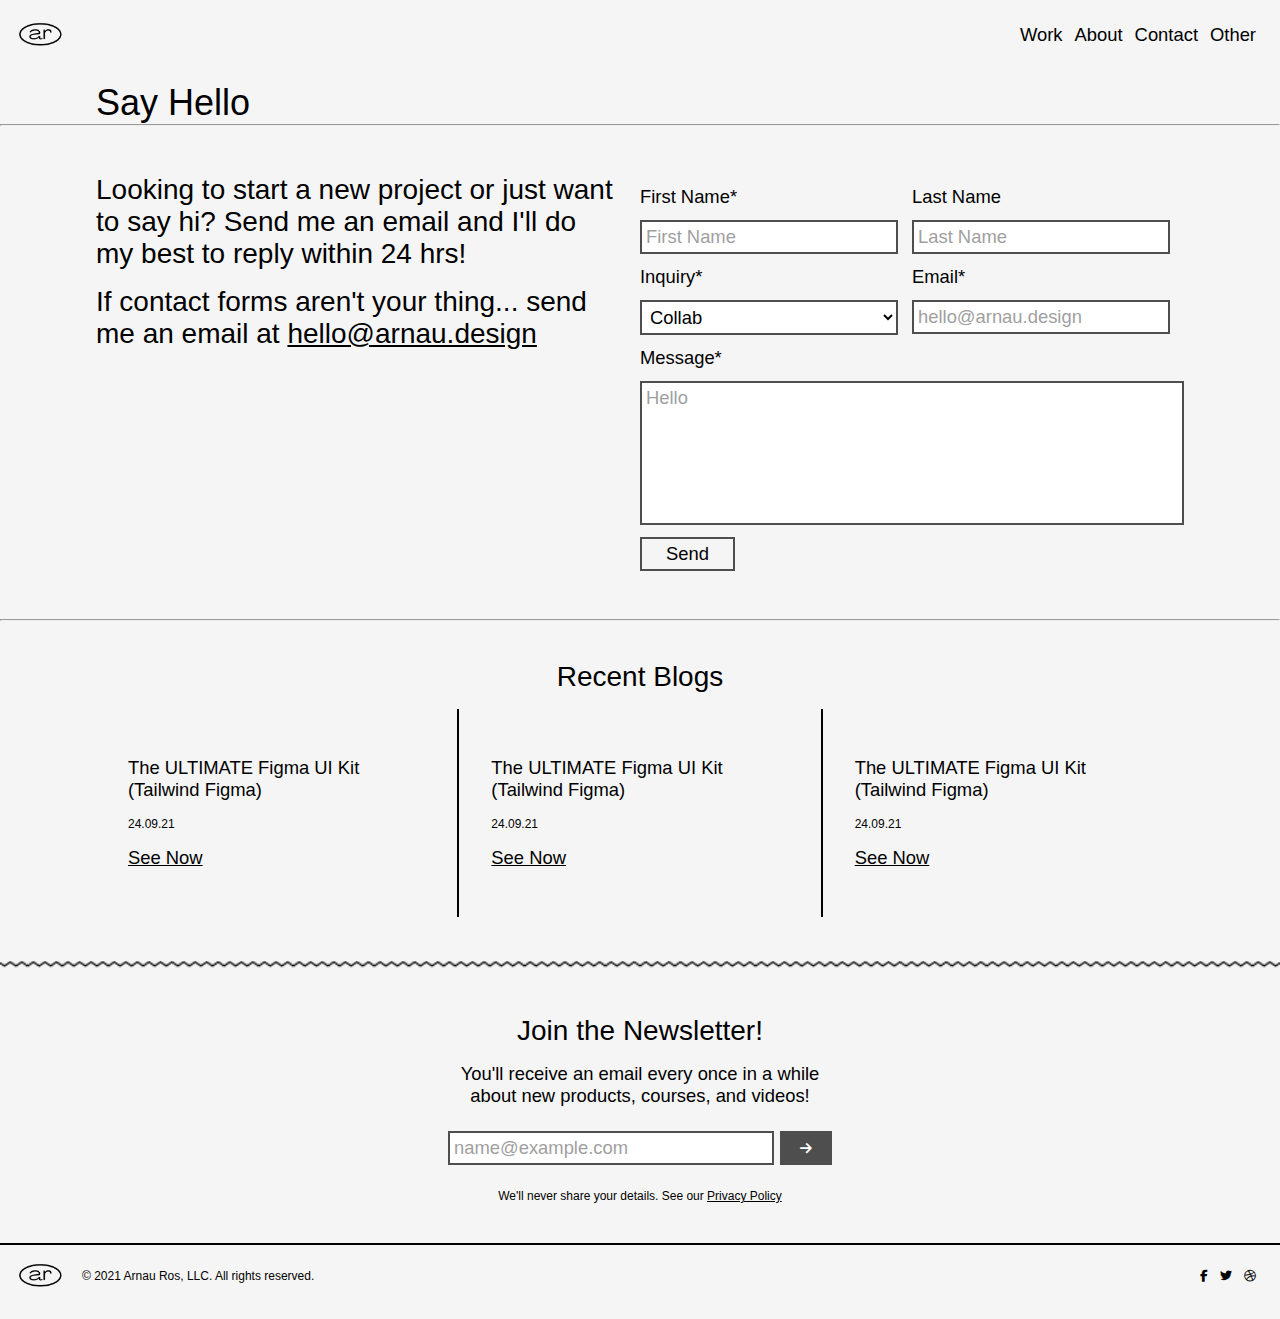
==== index.html @ 0c550058 "create newsletter, blog and contact sections" ====
<!DOCTYPE html>
<html lang="en">
  <head>
    <meta charset="UTF-8" />
    <meta name="viewport" content="width=device-width, initial-scale=1.0" />
    <link rel="shortcut icon" href="assets/favicon.png" type="image/x-icon" />
    <link rel="stylesheet" href="styles/style.css" />
    <link
      rel="stylesheet"
      href="https://cdnjs.cloudflare.com/ajax/libs/font-awesome/6.7.2/css/all.min.css"
      integrity="sha512-Evv84Mr4kqVGRNSgIGL/F/aIDqQb7xQ2vcrdIwxfjThSH8CSR7PBEakCr51Ck+w+/U6swU2Im1vVX0SVk9ABhg=="
      crossorigin="anonymous"
      referrerpolicy="no-referrer"
    />
    <title>Portfolio</title>
  </head>
  <body>
    <header>
      <nav>
        <img class="logo" src="./assets/images/logo.png" alt="logo" />
        <ul class="nav_links_container">
          <li><a class="medium_text" href="#">Work</a></li>
          <li><a class="medium_text" href="#">About</a></li>
          <li><a class="medium_text" href="#">Contact</a></li>
          <li><a class="medium_text" href="#">Other</a></li>
        </ul>
      </nav>
    </header>
    <main>
      <!-- five -->
      <div class="section_breaker"></div>
      <section id="section_five">
        <h2 class="section_title">Say Hello</h2>
        <hr class="horizontal_border" />
        <div class="contact_container">
          <div class="contact_description">
            <p class="large_text">
              Looking to start a new project or just want to say hi? Send me an
              email and I'll do my best to reply within 24 hrs!
            </p>
            <p class="large_text">
              If contact forms aren't your thing... send me an email at
              <a href="#">hello@arnau.design</a>
            </p>
          </div>
          <form class="contact_form">
            <div class="field_group_container">
              <div class="field_group">
                <label for="first-name">First Name*</label>
                <input
                  type="text"
                  id="first-name"
                  name="first-name"
                  placeholder="First Name"
                  required
                />
              </div>
              <div class="field_group">
                <label for="last-name">Last Name</label>
                <input
                  type="text"
                  id="last-name"
                  name="last-name"
                  placeholder="Last Name"
                />
              </div>
              <div class="field_group">
                <label for="inquiry">Inquiry*</label>
                <select id="inquiry" name="inquiry">
                  <option value="collab">Collab</option>
                  <option value="client">Client</option>
                </select>
              </div>
              <div class="field_group">
                <label for="email">Email*</label>
                <input
                  type="email"
                  id="email"
                  name="email"
                  placeholder="hello@arnau.design"
                  required
                />
              </div>
            </div>
            <label for="message">Message*</label>
            <textarea
              id="message"
              name="message"
              placeholder="Hello"
              rows="6"
              required
            ></textarea>
            <button>Send</button>
          </form>
        </div>
      </section>
      <!-- six -->
      <div class="section_breaker"></div>
      <hr class="horizontal_border" />
      <section id="section_six">
        <p class="large_text">Recent Blogs</p>
        <div class="blog_container">
          <div class="blog">
            <p class="medium_text">
              The ULTIMATE Figma UI Kit (Tailwind Figma)
            </p>
            <p class="small_text">24.09.21</p>
            <p class="medium_text"><a href="#">See Now</a></p>
          </div>
          <div class="blog mid_blog">
            <p class="medium_text">
              The ULTIMATE Figma UI Kit (Tailwind Figma)
            </p>
            <p class="small_text">24.09.21</p>
            <p class="medium_text">
              <a href="#">See Now</a>
            </p>
          </div>
          <div class="blog">
            <p class="medium_text">
              The ULTIMATE Figma UI Kit (Tailwind Figma)
            </p>
            <p class="small_text">24.09.21</p>
            <p class="medium_text"><a href="#">See Now</a></p>
          </div>
        </div>
      </section>
      <!-- seven -->
      <div class="section_breaker"></div>
      <img class="separator" src="assets/images/zigzag.png" alt="separator" />
      <section id="section_seven">
        <p class="large_text">Join the Newsletter!</p>
        <div class="newsletter_container">
          <p class="medium_text">
            You'll receive an email every once in a while about new products,
            courses, and videos!
          </p>
          <form class="newsletter_form">
            <input
              type="email"
              id="newsletter-email"
              name="newsletter-email"
              placeholder="name@example.com"
              required
            />
            <button type="submit">
              <i class="fa-solid fa-arrow-right"></i>
            </button>
          </form>
          <p class="small_text">
            We'll never share your details. See our
            <a href="#">Privacy Policy</a>
          </p>
        </div>
      </section>
    </main>
    <footer>
      <img class="logo" src="./assets/images/logo.png" alt="logo" />
      <div class="copyright_container">
        <p class="small_text">© 2021 Arnau Ros, LLC. All rights reserved.</p>
      </div>
      <ul>
        <li>
          <a href="#"><i class="fa-brands fa-facebook-f"></i></a>
        </li>
        <li>
          <a href="#"><i class="fa-brands fa-twitter"></i></a>
        </li>
        <li>
          <a href="#"><i class="fa-brands fa-dribbble"></i></a>
        </li>
      </ul>
    </footer>
  </body>
</html>
---- styles/style.css ----
@import url("https://fonts.cdnfonts.com/css/neue-haas-grotesk-display-pro");

:root {
  --background-color: #f5f5f5;
  --dark-grey: #4e4e4e;
  --grey: #9f9f9f;
  --light-grey: #c4c4c4;
  --black: #000000;
  --white: #ffffff;
}

*,
*::before,
*::after {
  margin: 0;
  padding: 0;
  box-sizing: inherit;
}

html {
  box-sizing: border-box;
}

body {
  font-family: "Neue Haas Grotesk Display Pro", sans-serif;
  font-size: 16px;
  color: var(--black);
  background-color: var(--background-color);
}

input,
button,
textarea,
select {
  font-family: inherit;
  font-weight: inherit;
}

ol,
ul {
  list-style: none;
}

a {
  color: inherit;
  font-size: inherit;
}

button {
  cursor: pointer;
  background: none;
  border: none;
}

input,
select,
textarea {
  padding: 0.25rem;
  font-size: 1.15rem;
  border: 2px solid var(--dark-grey);
  background-color: var(--white);
}

textarea {
  resize: none;
  display: block;
}

input:focus,
textarea:focus {
  outline: none;
}

input::placeholder,
textarea::placeholder {
  color: var(--grey);
}

section {
  width: 100%;
}

nav,
footer {
  display: flex;
  align-items: center;
  width: 100%;
  padding: 1rem;
  padding-bottom: 1.75rem;
}

footer {
  width: 100%;
  border-top: 2px solid var(--black);
  font-size: 0.75rem;
}

nav ul,
footer ul {
  margin-left: auto;
  padding: 0.5rem;
  display: flex;
  align-items: center;
  gap: 12px;
}

.logo {
  width: 50px;
  height: auto;
}

.nav_links_container a {
  text-decoration: none;
}

.copyright_container p {
  margin-left: 1rem;
}

/* text */
.section_title {
  font-size: 2.25rem;
  font-weight: 500;
  width: 85%;
  margin: 0 auto;
}

.x_large_text {
  font-size: 3rem;
}

.large_text {
  font-size: 1.75rem;
  font-weight: 500;
  margin-bottom: 1rem;
}
.medium_text {
  font-size: 1.15rem;
}
.small_text {
  font-size: 0.75rem;
}

/* section 5 */
.contact_container {
  width: 85%;
  margin: 3rem auto;
  display: flex;
}

.contact_description,
.contact_form {
  width: 50%;
}

.contact_description {
  padding-right: 1.5rem;
}

.contact_form label {
  font-size: 1.15rem;
  display: inline-block;
  margin: 0.75rem 0;
}

.contact_form textarea {
  width: 100%;
}

.contact_form button {
  border: 2px solid var(--dark-grey);
  font-size: 1.15rem;
  margin-top: 0.75rem;
  padding: 0.25rem 1.5rem;
}

.field_group_container {
  display: flex;
  flex-wrap: wrap;
}

.field_group {
  display: flex;
  flex-direction: column;
  width: 50%;
}

.field_group input,
.field_group select {
  width: 95%;
}

/* section 6 */
#section_six,
#section_seven {
  text-align: center;
  padding: 2.5rem 0;
}

.blog_container {
  width: 85%;
  margin: 0 auto;
  display: flex;
  justify-content: center;
}

.blog {
  padding: 2rem;
  text-align: left;
}

.blog p {
  margin: 1rem 0;
}

.mid_blog {
  border-left: 2px solid var(--black);
  border-right: 2px solid var(--black);
}

/*section 7*/
.separator {
  width: 100%;
  height: 10px;
}

.newsletter_container {
  width: 30%;
  margin: 0 auto;
  text-align: center;
}

.newsletter_form {
  display: flex;
  justify-content: space-between;
  margin: 1.5rem 0;
}

.newsletter_form input {
  width: 85%;
}

.newsletter_form button {
  background-color: var(--dark-grey);
  color: var(--white);
  box-sizing: content-box;
  padding: 0 1.25rem;
}
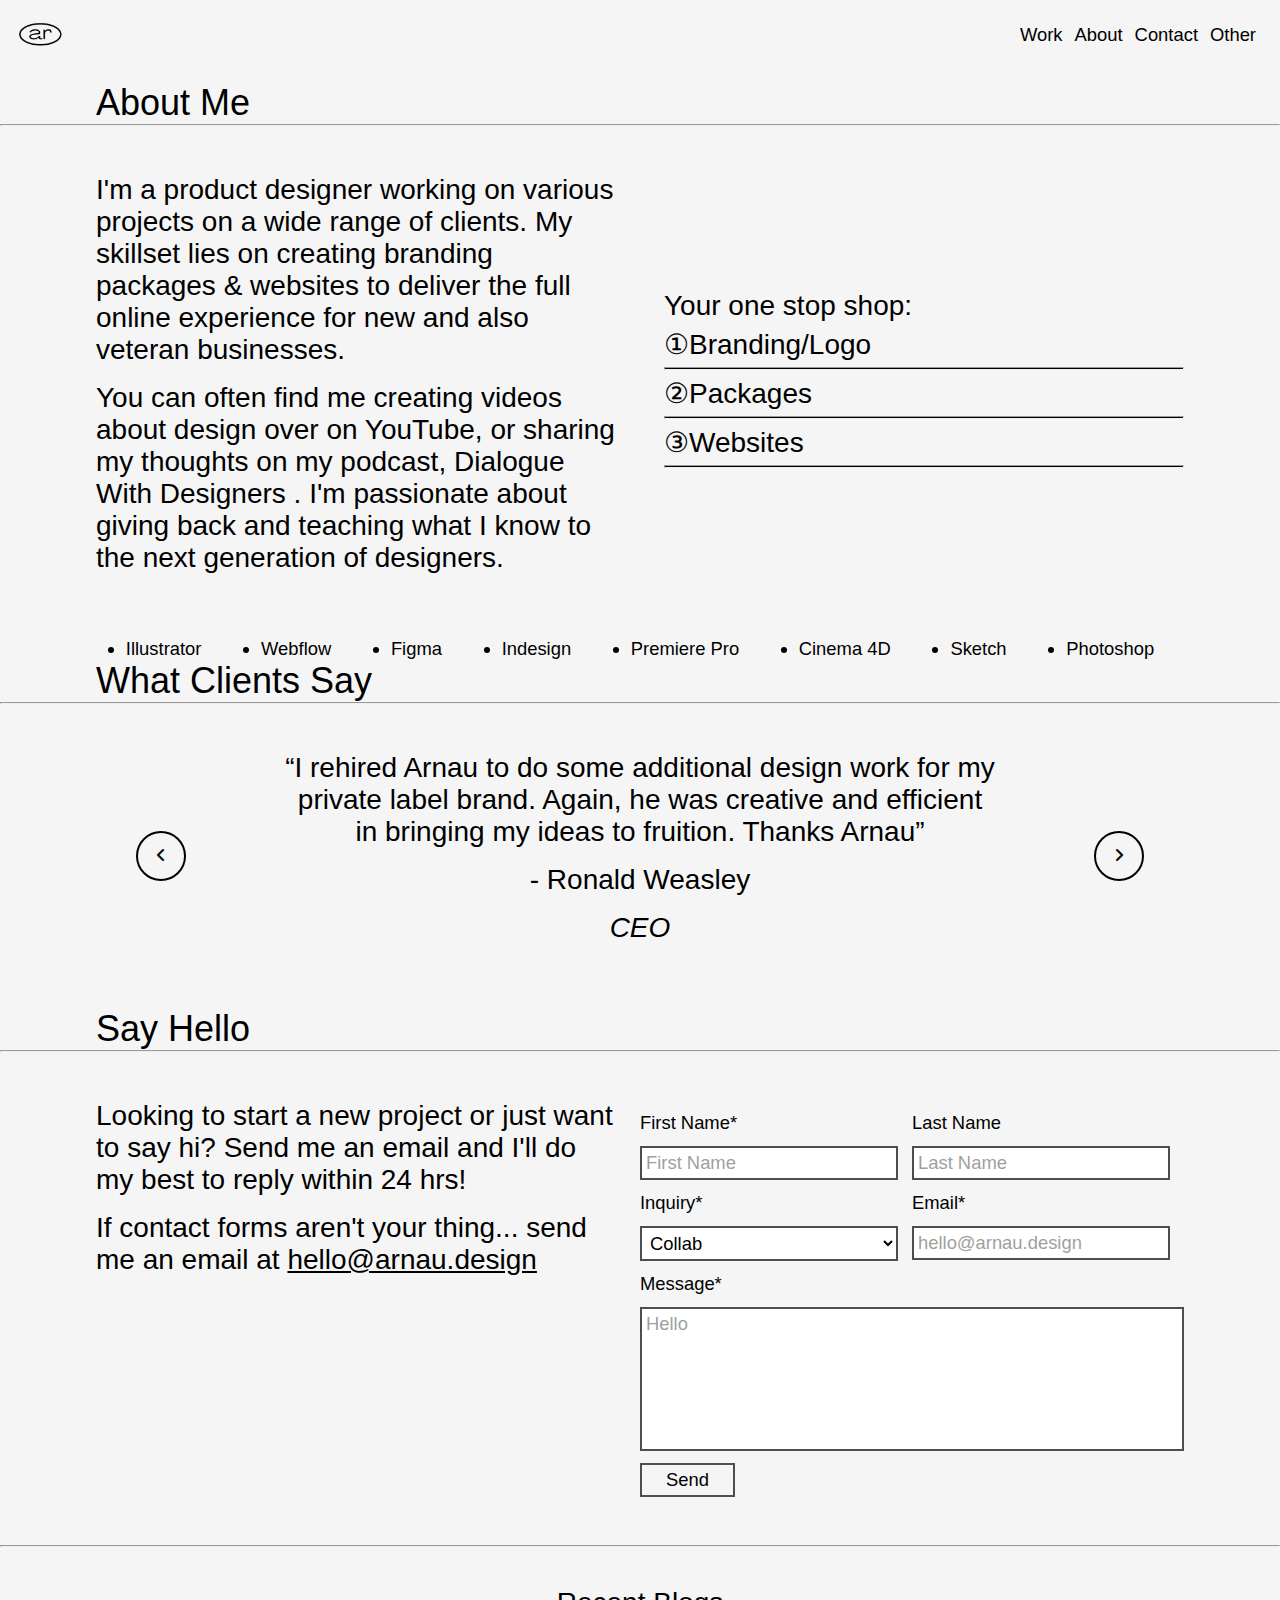
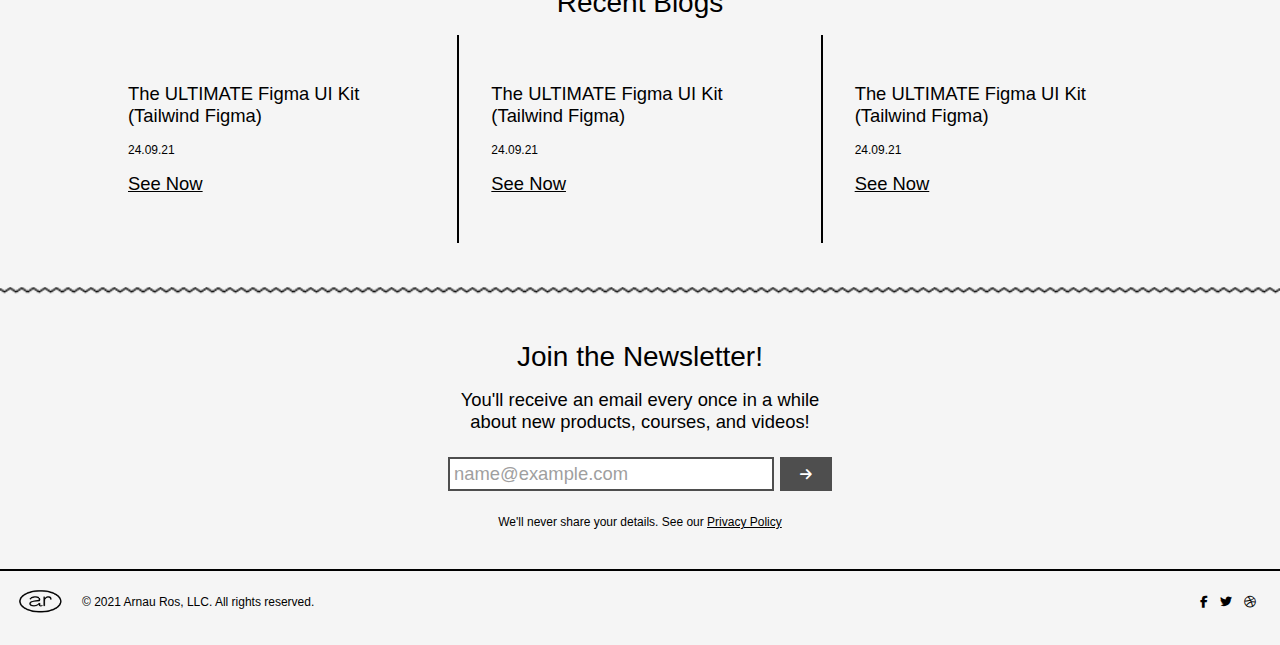
==== commit 8958fd17: "create quotes and about me container" ====
--- a/index.html
+++ b/index.html
@@ -27,6 +27,72 @@
       </nav>
     </header>
     <main>
+      <!-- three -->
+      <div class="section_breaker"></div>
+      <section id="section_three">
+        <h2 class="section_title">About Me</h2>
+        <hr class="horizontal_border" />
+        <div class="about_me_container">
+          <div class="about_me_description">
+            <p class="large_text">
+              I'm a product designer working on various projects on a wide range
+              of clients. My skillset lies on creating branding packages &
+              websites to deliver the full online experience for new and also
+              veteran businesses.
+            </p>
+            <p class="large_text">
+              You can often find me creating videos about design over on
+              YouTube, or sharing my thoughts on my podcast, Dialogue With
+              Designers . I'm passionate about giving back and teaching what I
+              know to the next generation of designers.
+            </p>
+          </div>
+          <div class="services_container">
+            <p class="large_text">Your one stop shop:</p>
+            <p class="large_text">①Branding/Logo</p>
+            <hr class="services_horizontal_border" />
+            <p class="large_text">②Packages</p>
+            <hr class="services_horizontal_border" />
+            <p class="large_text">③Websites</p>
+            <hr class="services_horizontal_border" />
+          </div>
+        </div>
+        <div class="skill_container">
+          <ul>
+            <li class="medium_text">Illustrator</li>
+            <li class="medium_text">Webflow</li>
+            <li class="medium_text">Figma</li>
+            <li class="medium_text">Indesign</li>
+            <li class="medium_text">Premiere Pro</li>
+            <li class="medium_text">Cinema 4D</li>
+            <li class="medium_text">Sketch</li>
+            <li class="medium_text">Photoshop</li>
+          </ul>
+        </div>
+      </section>
+      <!-- four -->
+      <div class="section_breaker"></div>
+      <section id="section_four">
+        <h2 class="section_title">What Clients Say</h2>
+        <hr class="horizontal_border" />
+        <div class="quotes_container">
+          <button class="quote_button">
+            <i class="fa-solid fa-angle-left"></i>
+          </button>
+          <div class="quote">
+            <p class="large_text">
+              “I rehired Arnau to do some additional design work for my private
+              label brand. Again, he was creative and efficient in bringing my
+              ideas to fruition. Thanks Arnau”
+            </p>
+            <p class="large_text">- Ronald Weasley</p>
+            <p class="large_text"><i>CEO</i></p>
+          </div>
+          <button class="quote_button">
+            <i class="fa-solid fa-angle-right"></i>
+          </button>
+        </div>
+      </section>
       <!-- five -->
       <div class="section_breaker"></div>
       <section id="section_five">
--- a/styles/style.css
+++ b/styles/style.css
@@ -141,6 +141,82 @@
   font-size: 0.75rem;
 }
 
+/* section 3 */
+.about_me_container {
+  width: 85%;
+  margin: 3rem auto;
+  display: flex;
+  align-items: center;
+  flex-wrap: wrap;
+}
+
+.about_me_description,
+.services_container {
+  width: 50%;
+}
+
+.about_me_description {
+  padding-right: 1.5rem;
+}
+
+.services_container {
+  padding-left: 1.5rem;
+}
+
+.services_container p,
+.services_horizontal_border {
+  margin-bottom: 0.4rem;
+}
+
+.services_horizontal_border {
+  width: 100%;
+  height: 3px;
+  background-color: var(--black);
+}
+
+.skill_container {
+  width: 85%;
+  margin: 0 auto;
+  display: flex;
+  align-items: center;
+  justify-content: center;
+}
+
+.skill_container ul {
+  display: flex;
+  flex-wrap: wrap;
+  align-items: center;
+  justify-content: space-around;
+  width: 100%;
+  list-style: disc;
+}
+
+/* section 4 */
+.quotes_container {
+  width: 85%;
+  margin: 0 auto;
+  padding: 0 2.5rem;
+  display: flex;
+  align-items: center;
+  justify-content: space-between;
+}
+
+.quote {
+  text-align: center;
+  padding: 3rem;
+  width: 80%;
+}
+
+.quote_button {
+  width: 10%;
+  aspect-ratio: 1;
+  max-width: 50px;
+  font-size: 1rem;
+  border: 2px solid var(--black);
+  border-radius: 50%;
+  overflow: hidden;
+}
+
 /* section 5 */
 .contact_container {
   width: 85%;
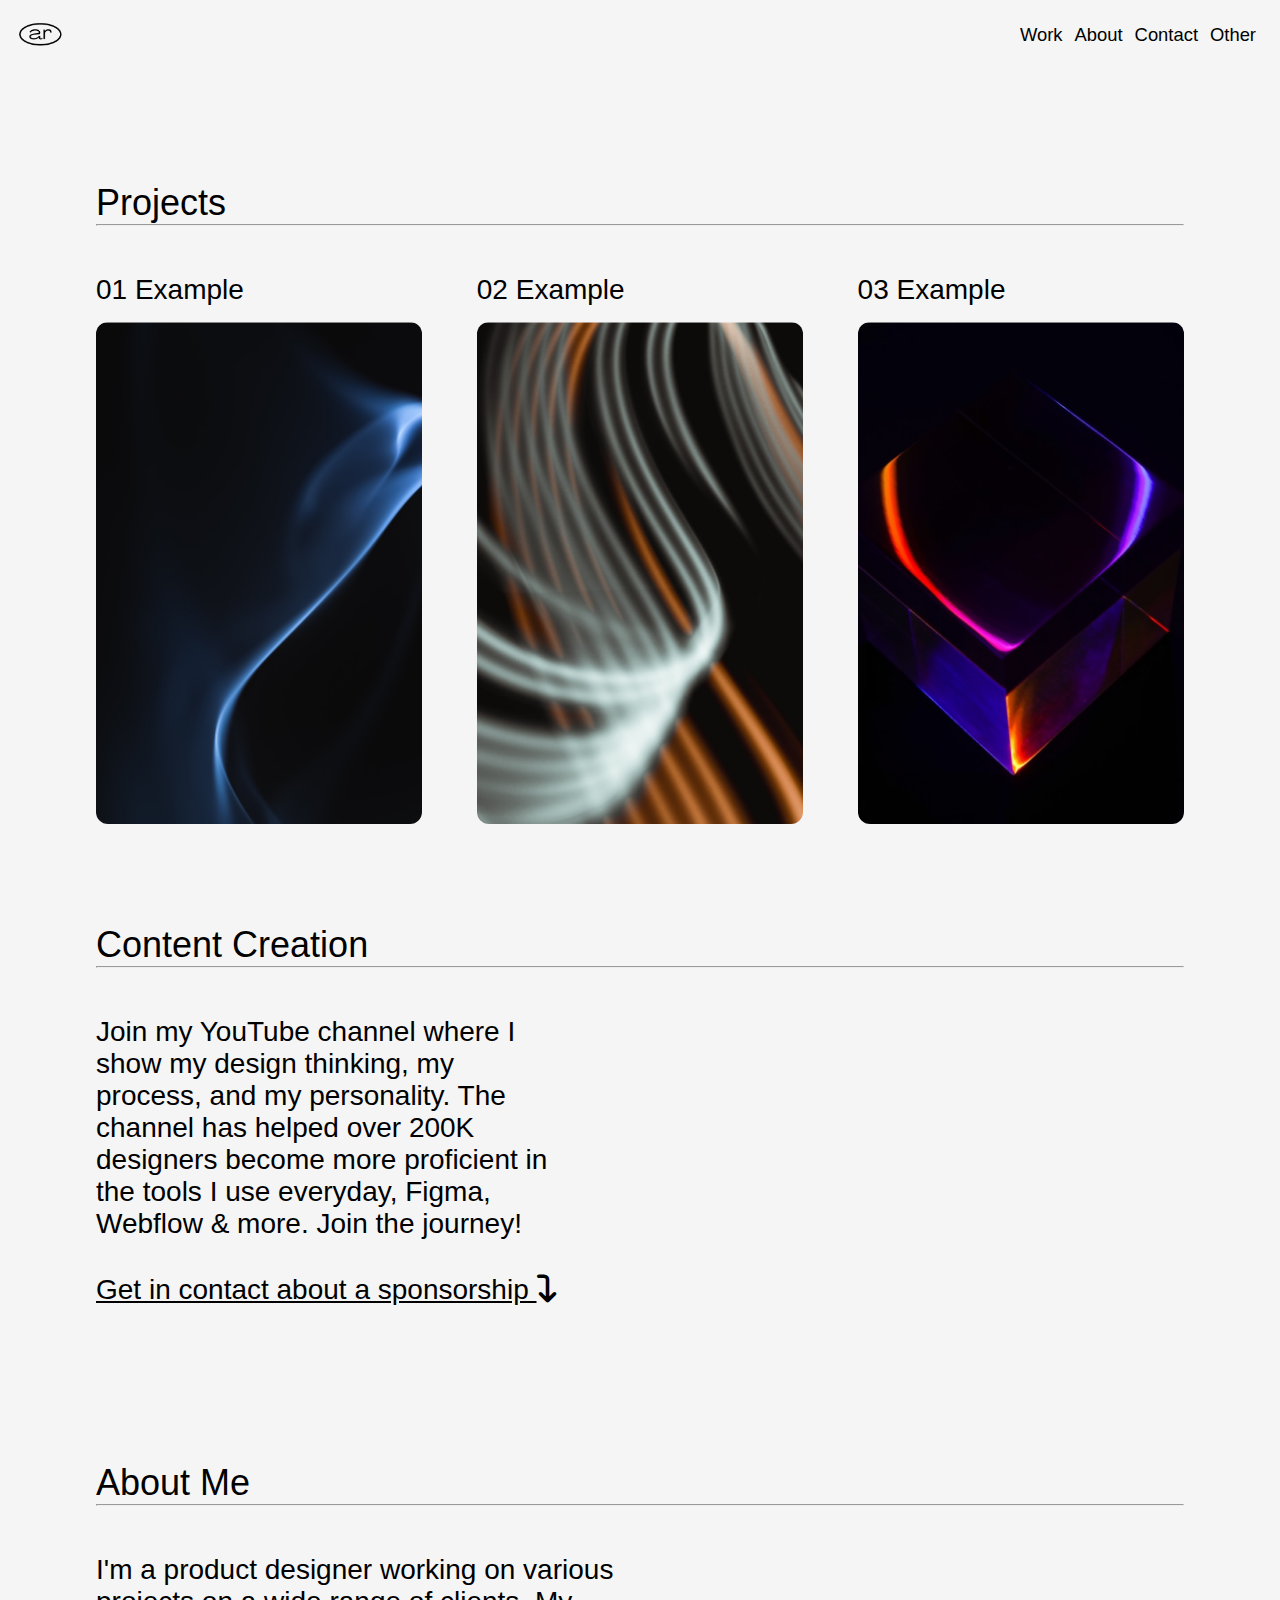
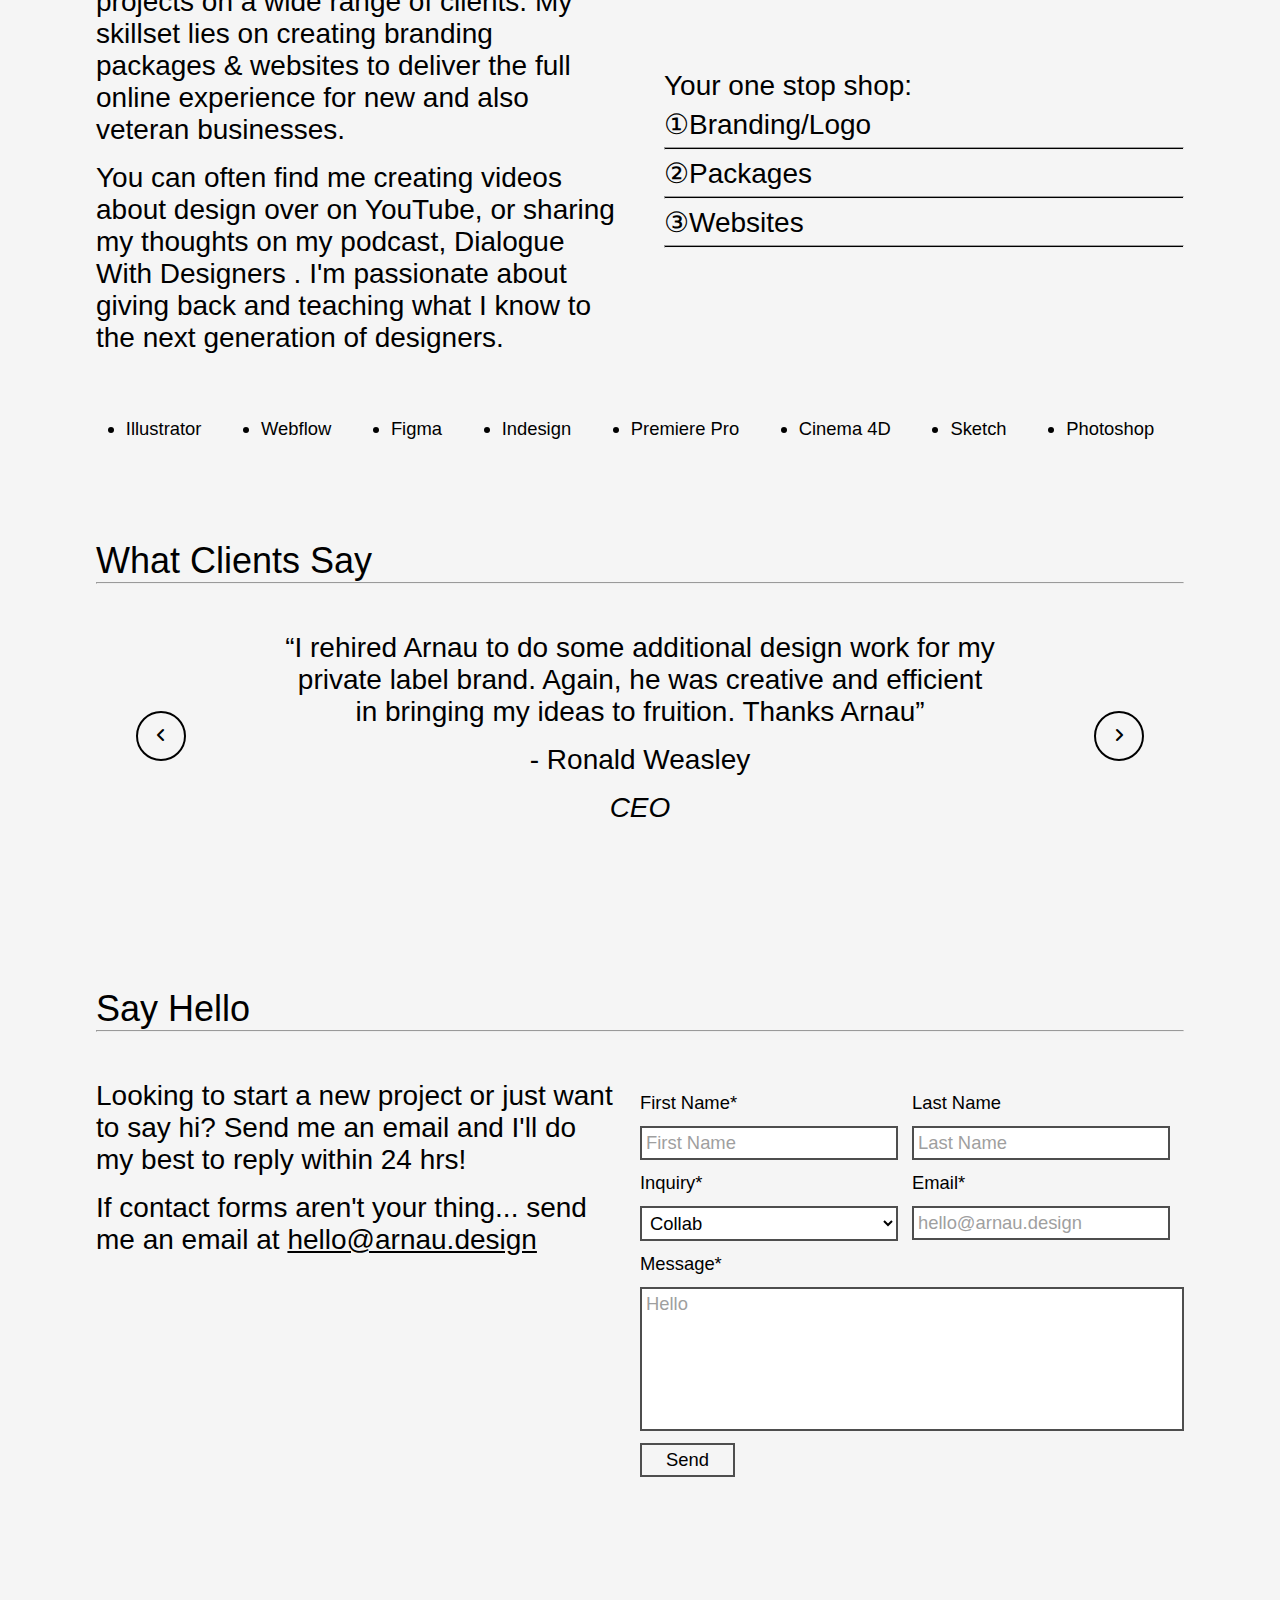
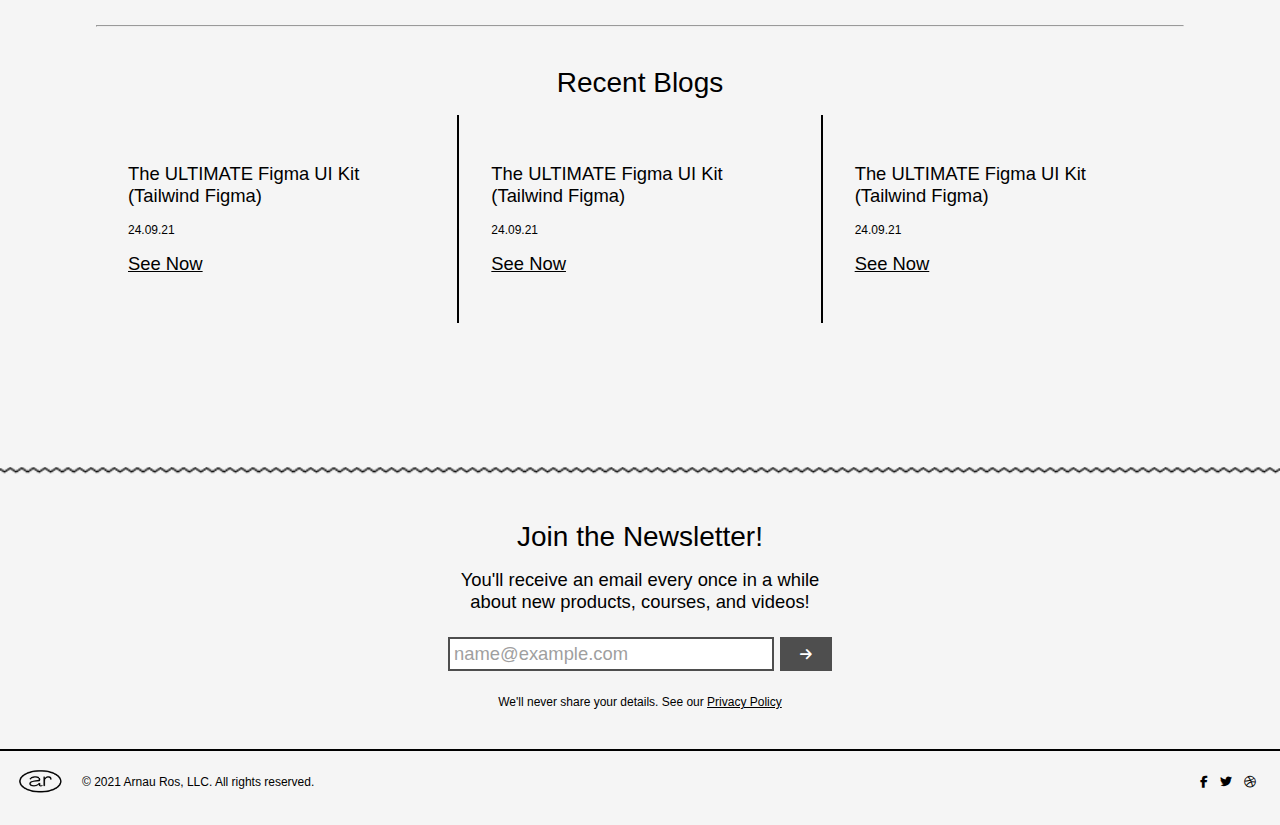
==== commit 305c5112: "create projects and content creation sections" ====
--- a/index.html
+++ b/index.html
@@ -27,6 +27,70 @@
       </nav>
     </header>
     <main>
+      <!-- one -->
+      <div class="section_breaker"></div>
+      <section id="section_one">
+        <h2 class="section_title">Projects</h2>
+        <hr class="horizontal_border" />
+        <div class="projects_container">
+          <div class="project">
+            <p class="large_text">01 Example</p>
+            <img
+              class="project_image"
+              src="./assets/images/project01.png"
+              alt="project 1"
+            />
+          </div>
+          <div class="project">
+            <p class="large_text">02 Example</p>
+            <img
+              class="project_image"
+              src="./assets/images/project02.png"
+              alt="project 2"
+            />
+          </div>
+          <div class="project">
+            <p class="large_text">03 Example</p>
+            <img
+              class="project_image"
+              src="./assets/images/project03.png"
+              alt="project 3"
+            />
+          </div>
+        </div>
+      </section>
+      <!-- two -->
+      <div class="section_breaker"></div>
+      <section id="section_two">
+        <h2 class="section_title">Content Creation</h2>
+        <hr class="horizontal_border" />
+        <div class="content_creation_container">
+          <div class="content_creation_description">
+            <p class="large_text">
+              Join my YouTube channel where I show my design thinking, my
+              process, and my personality. The channel has helped over 200K
+              designers become more proficient in the tools I use everyday,
+              Figma, Webflow & more. Join the journey!
+            </p>
+            <br />
+            <a class="large_text" href="#"
+              >Get in contact about a sponsorship
+              <i class="fa-solid fa-arrow-turn-down"></i
+            ></a>
+          </div>
+          <div class="intro_video_container">
+            <iframe
+              width="100%"
+              src="https://www.youtube.com/embed/mTAupMv-3t8?si=J_eWCI33enPkp4f0"
+              title="YouTube video player"
+              frameborder="0"
+              allow="accelerometer; autoplay; clipboard-write; encrypted-media; gyroscope; picture-in-picture; web-share"
+              referrerpolicy="strict-origin-when-cross-origin"
+              allowfullscreen
+            ></iframe>
+          </div>
+        </div>
+      </section>
       <!-- three -->
       <div class="section_breaker"></div>
       <section id="section_three">
--- a/styles/style.css
+++ b/styles/style.css
@@ -117,6 +117,17 @@
   margin-left: 1rem;
 }
 
+.horizontal_border {
+  color: var(--black);
+  width: 85%;
+  margin: 0 auto;
+}
+
+.section_breaker {
+  height: 100px;
+  width: 100%;
+}
+
 /* text */
 .section_title {
   font-size: 2.25rem;
@@ -139,6 +150,48 @@
 }
 .small_text {
   font-size: 0.75rem;
+}
+
+/* section 1 */
+.projects_container {
+  align-items: center;
+  justify-content: space-between;
+}
+
+.project {
+  width: 30%;
+  display: flex;
+  flex-direction: column;
+}
+
+.project_image {
+  aspect-ratio: 0.65;
+  object-fit: cover;
+  border-radius: 12px;
+}
+
+/* section 2 */
+.content_creation_container,
+.projects_container {
+  width: 85%;
+  margin: 0 auto;
+  display: flex;
+  flex-wrap: wrap;
+  margin-top: 3rem;
+}
+
+.content_creation_description {
+  width: 45%;
+  padding-right: 1.5rem;
+}
+
+.intro_video_container {
+  width: 55%;
+}
+
+.intro_video_container iframe {
+  aspect-ratio: 1.75;
+  border-radius: 12px;
 }
 
 /* section 3 */
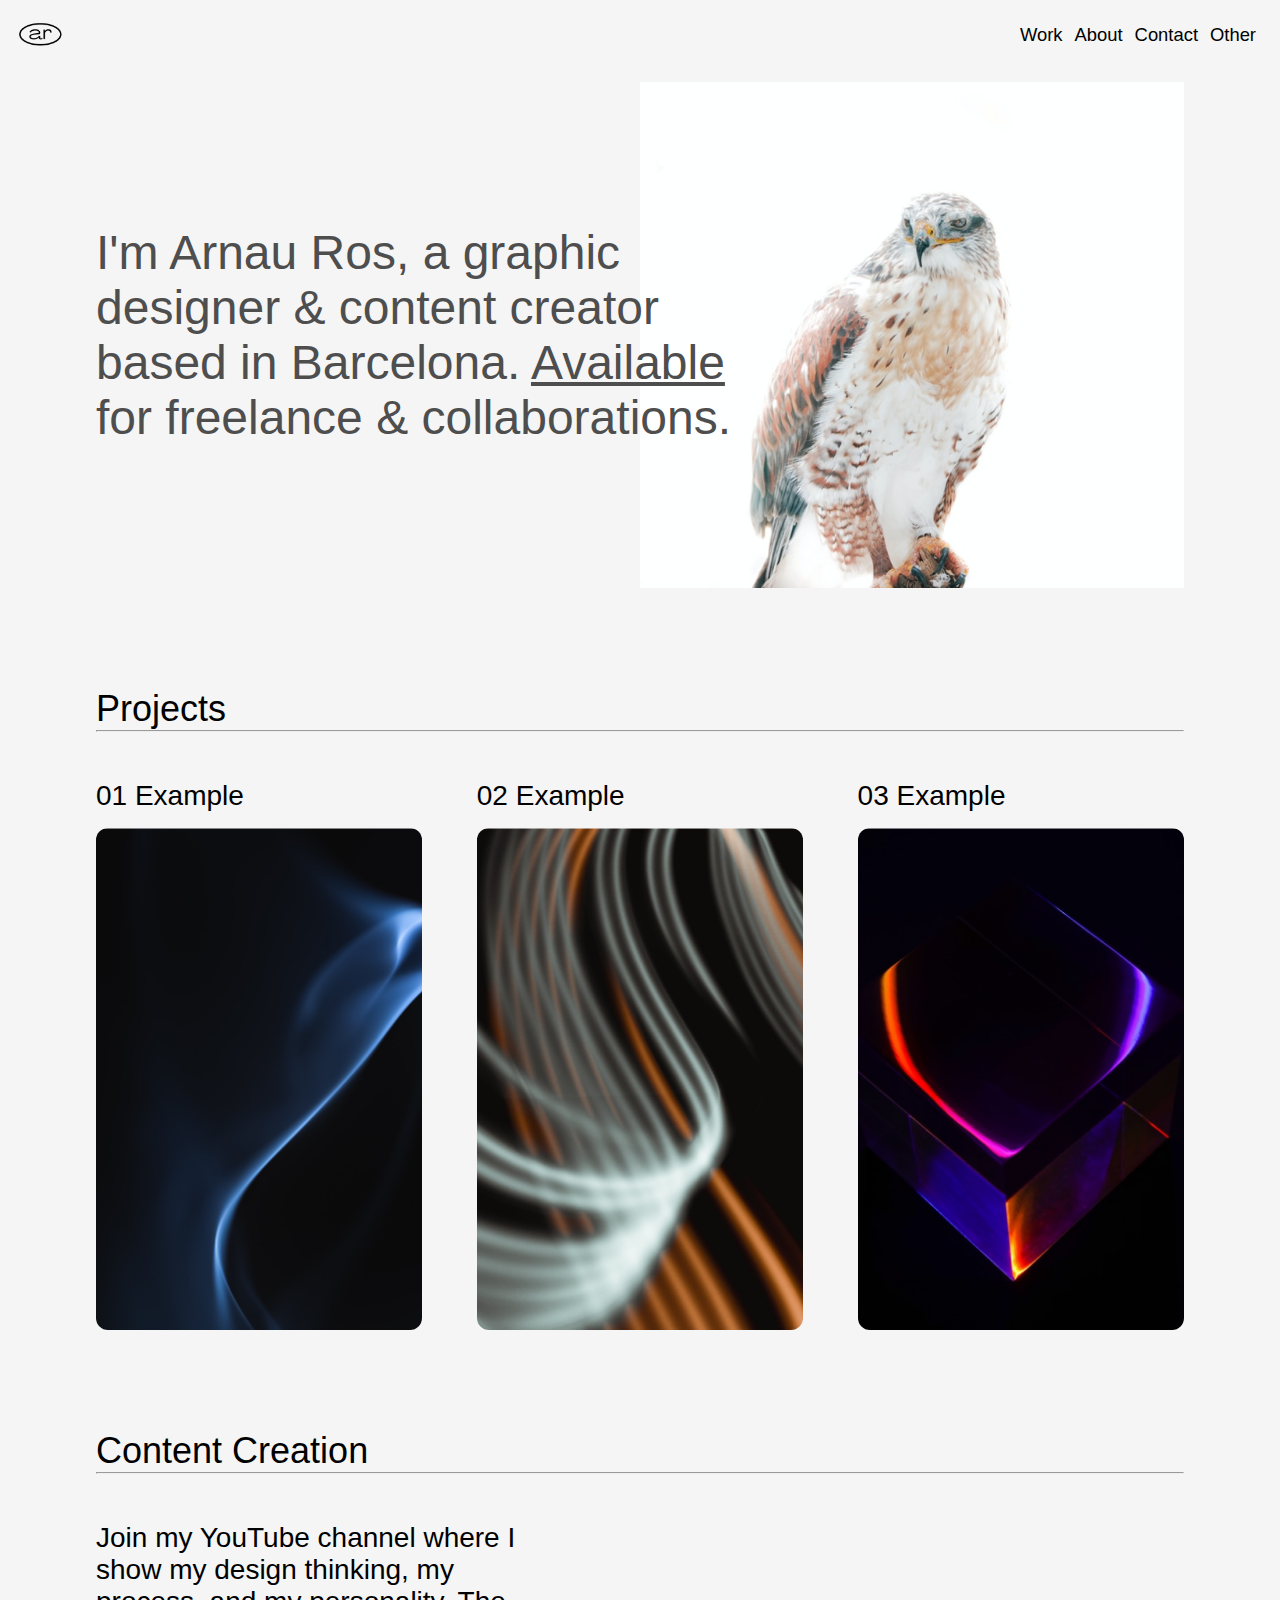
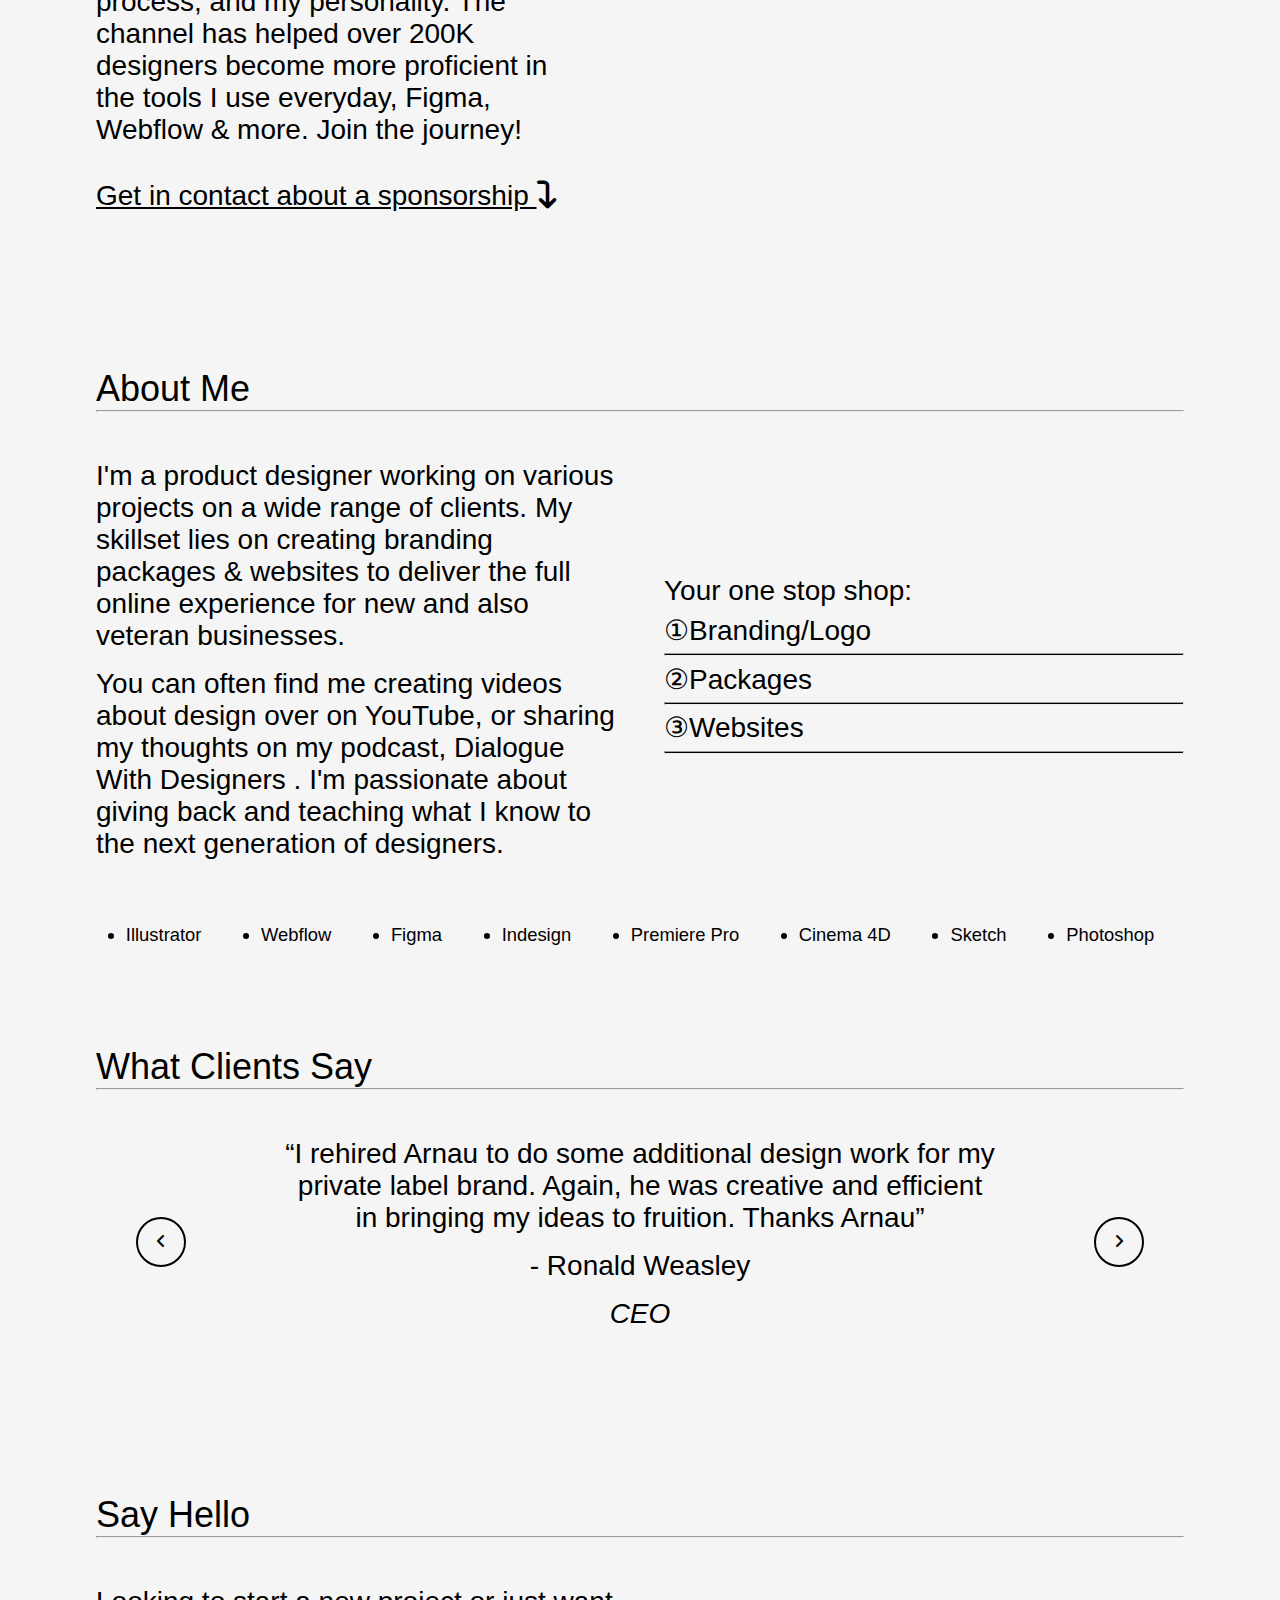
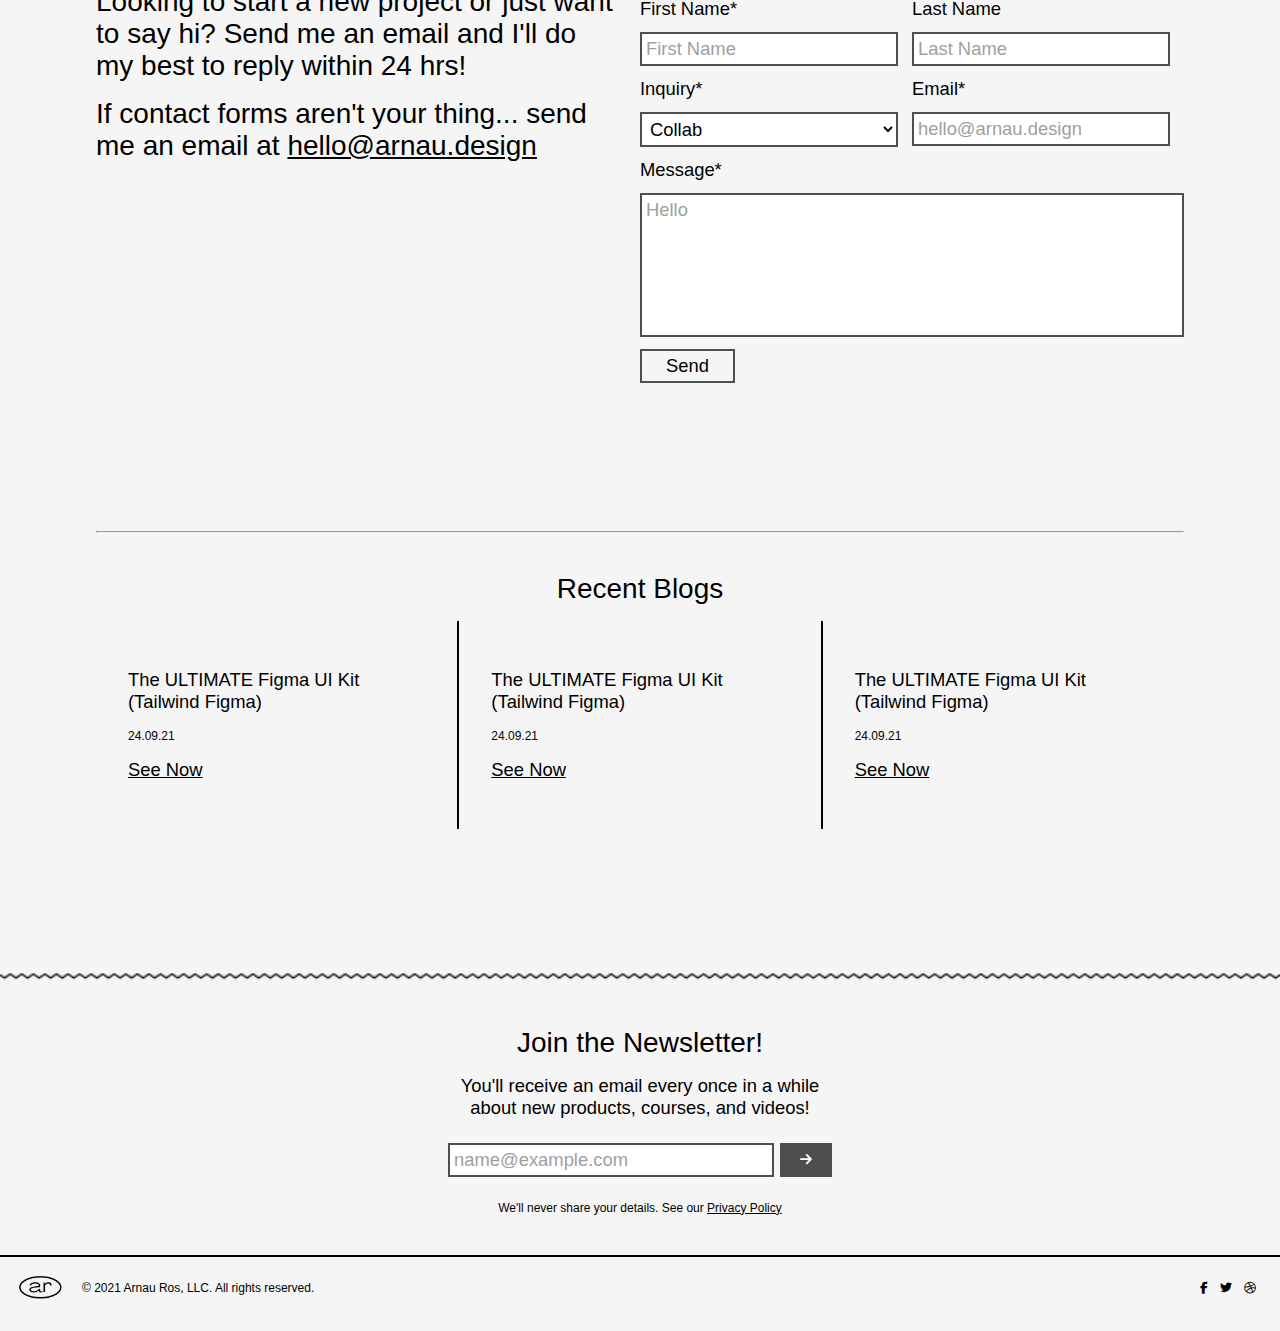
==== commit ef03bd89: "create hero section" ====
--- a/index.html
+++ b/index.html
@@ -27,6 +27,20 @@
       </nav>
     </header>
     <main>
+      <!-- hero -->
+      <section id="hero">
+        <div class="hero_container">
+          <p class="hero_text x_large_text">
+            I'm Arnau Ros, a graphic designer & content creator based in
+            Barcelona. <u>Available</u> for freelance & collaborations.
+          </p>
+          <img
+            class="hero_image"
+            src="./assets/images/hero.png"
+            alt="hero image"
+          />
+        </div>
+      </section>
       <!-- one -->
       <div class="section_breaker"></div>
       <section id="section_one">
--- a/styles/style.css
+++ b/styles/style.css
@@ -150,6 +150,26 @@
 }
 .small_text {
   font-size: 0.75rem;
+}
+
+/* hero */
+.hero_container {
+  width: 85%;
+  margin: 0 auto;
+  display: flex;
+  align-items: center;
+}
+
+.hero_text {
+  color: var(--dark-grey);
+  width: 60%;
+  margin-right: -100px;
+}
+
+.hero_image {
+  width: 50%;
+  height: auto;
+  z-index: -1;
 }
 
 /* section 1 */
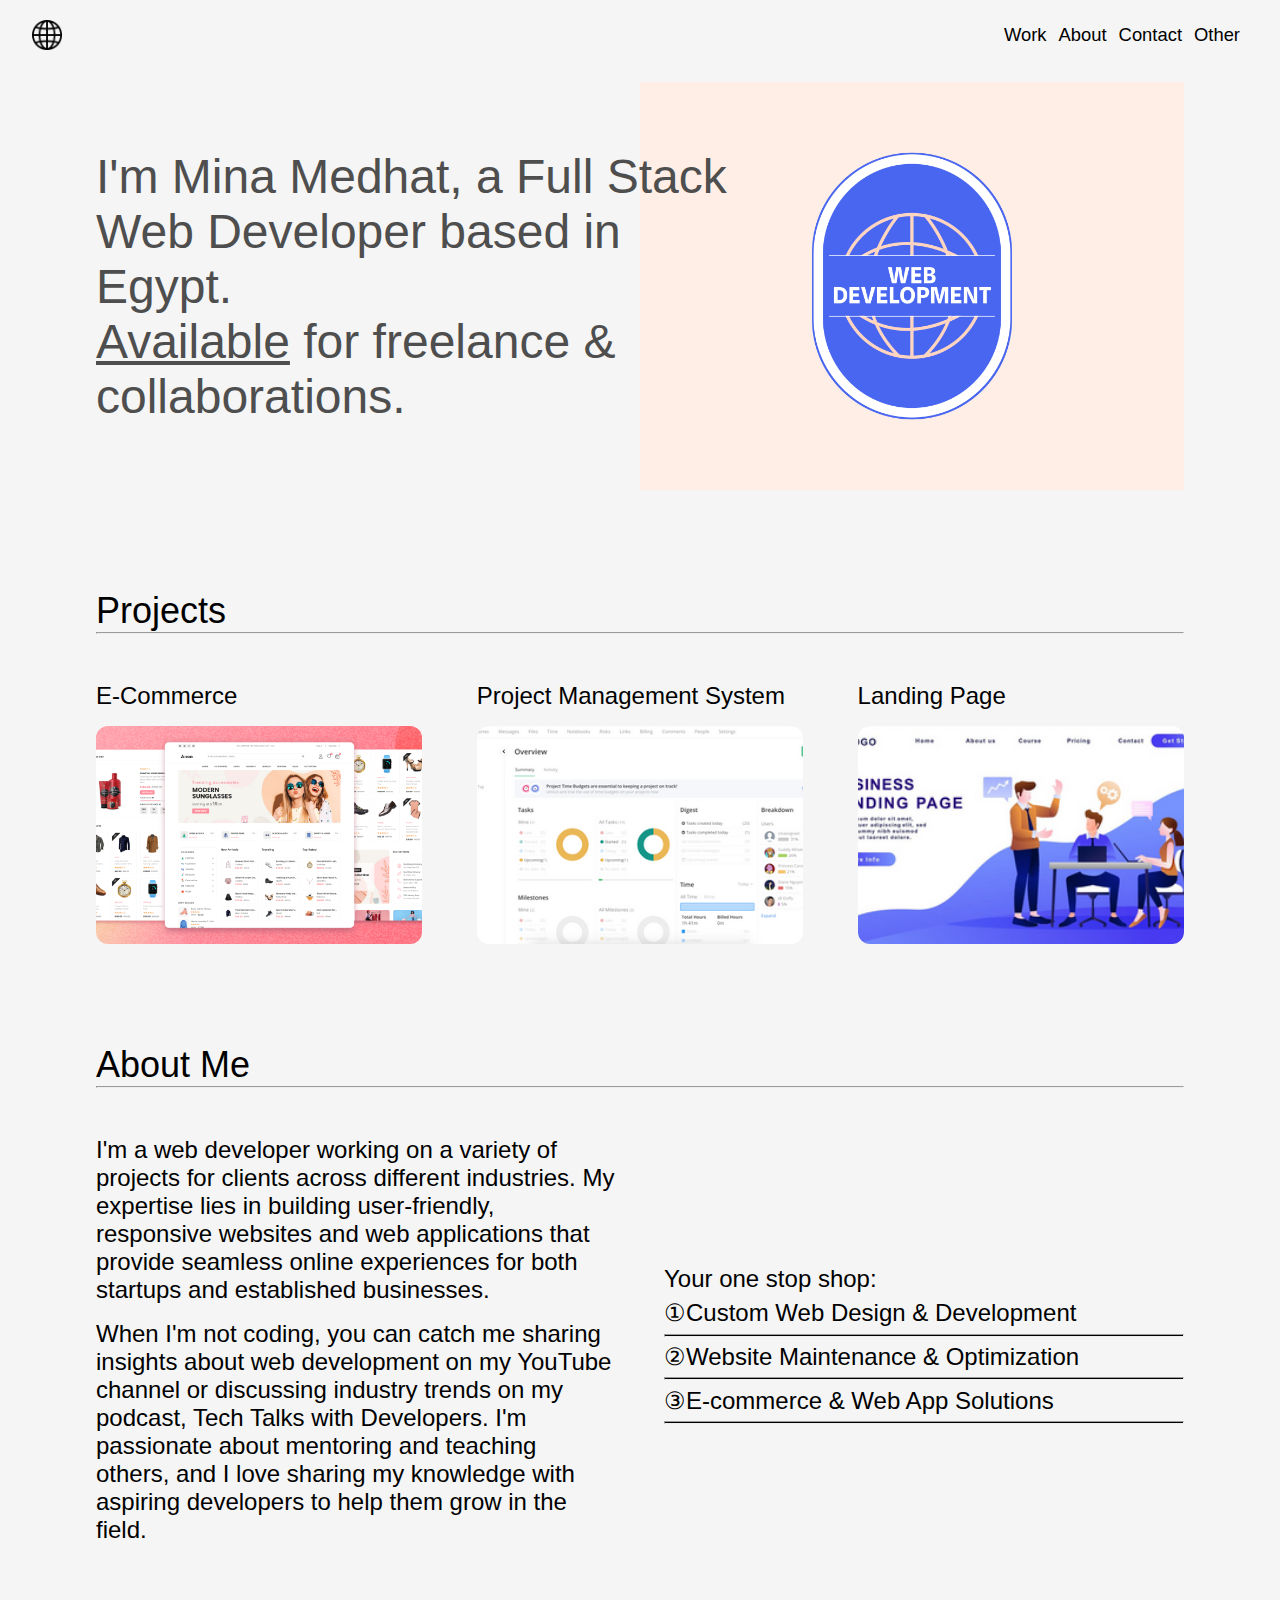
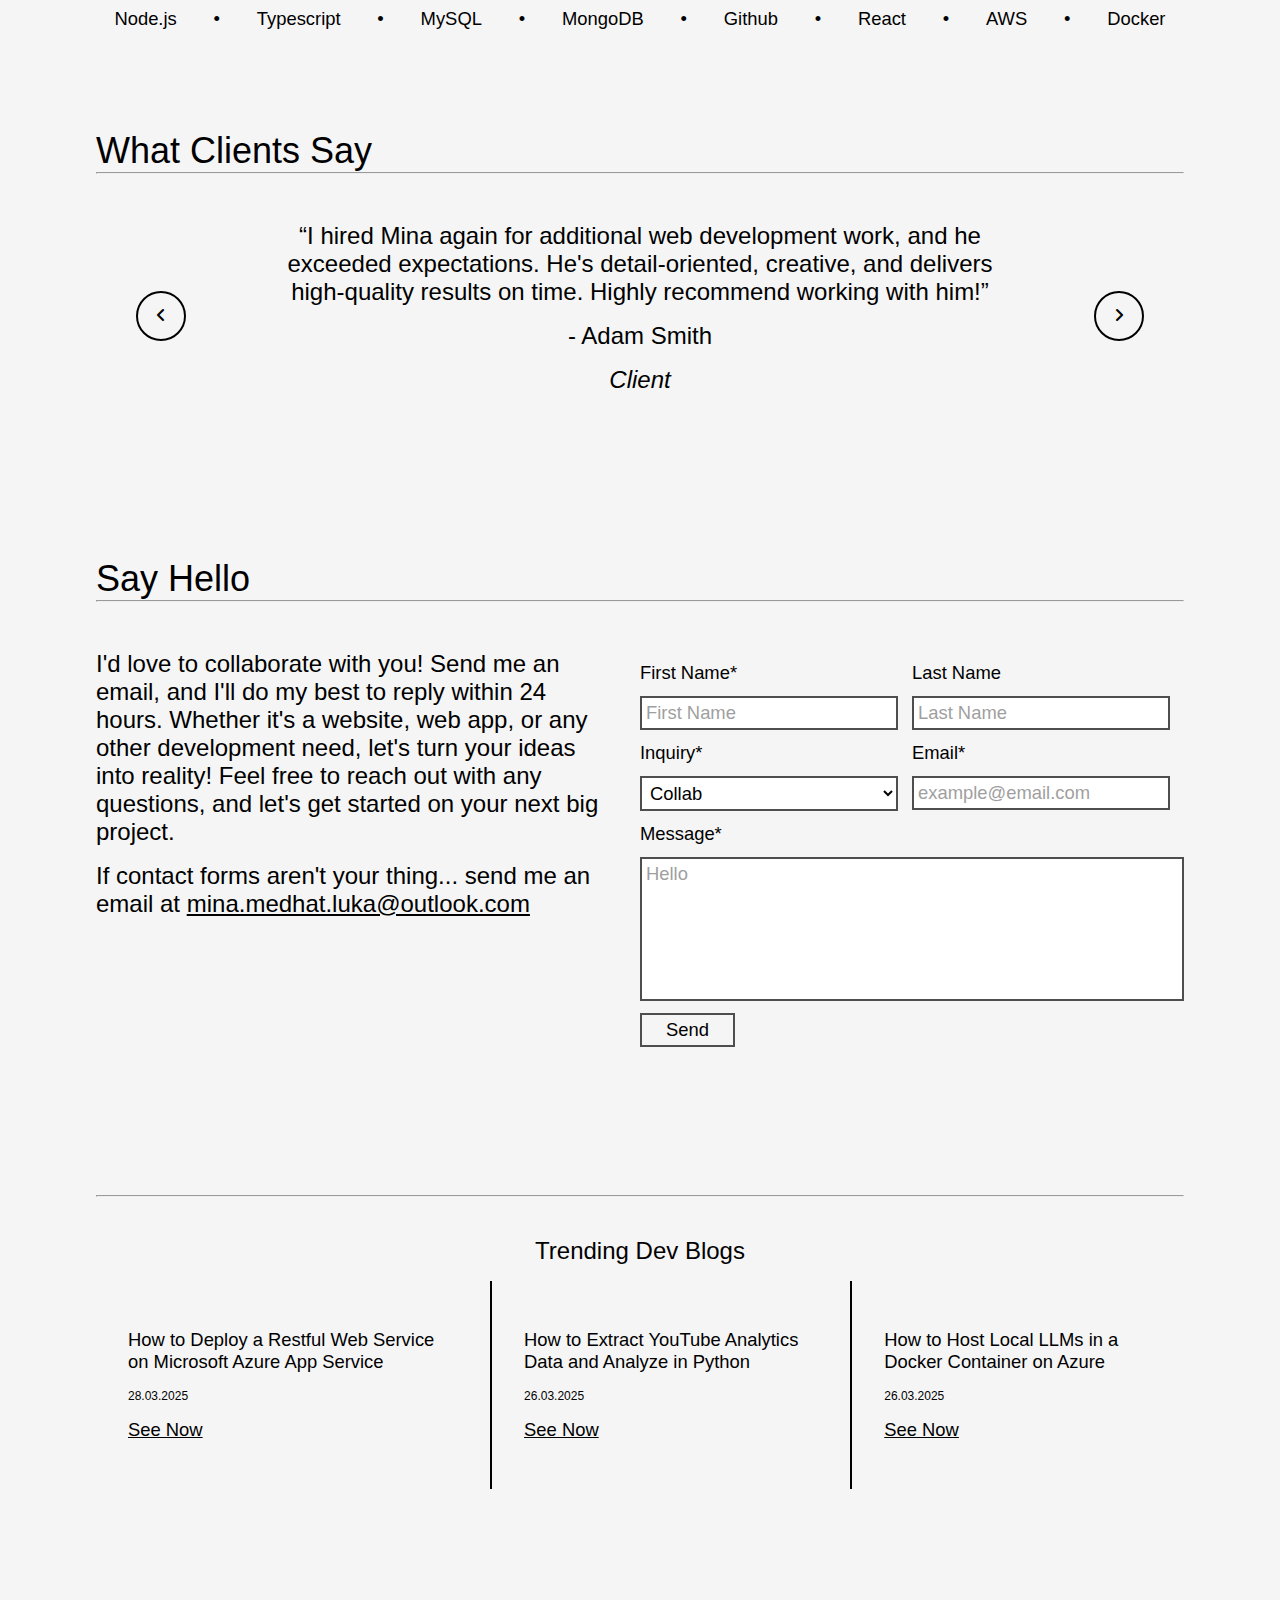
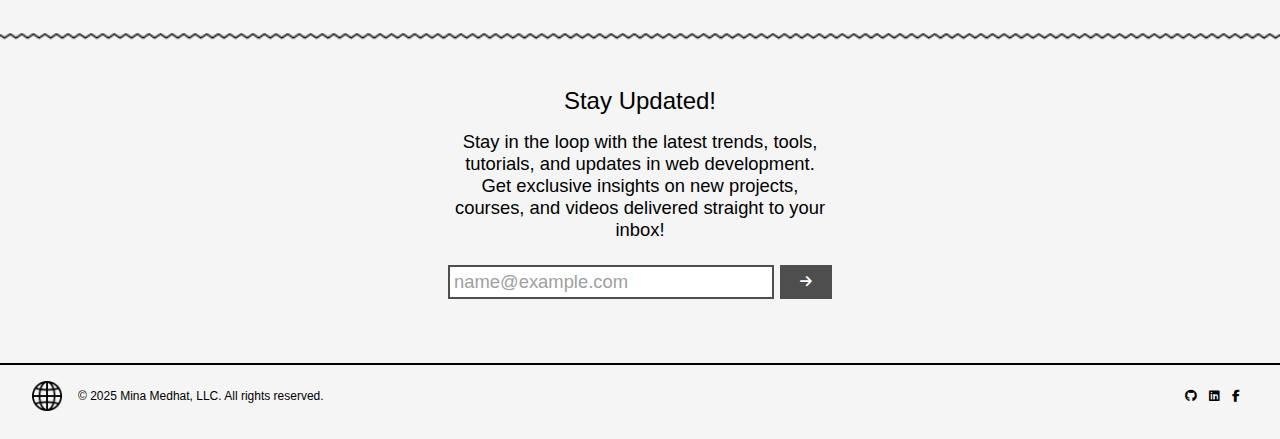
==== commit cc1957c9: "update portfolio content" ====
--- a/index.html
+++ b/index.html
@@ -3,7 +3,7 @@
   <head>
     <meta charset="UTF-8" />
     <meta name="viewport" content="width=device-width, initial-scale=1.0" />
-    <link rel="shortcut icon" href="assets/favicon.png" type="image/x-icon" />
+    <link rel="shortcut icon" href="assets/favicon.ico" type="image/x-icon" />
     <link rel="stylesheet" href="styles/style.css" />
     <link
       rel="stylesheet"
@@ -31,8 +31,8 @@
       <section id="hero">
         <div class="hero_container">
           <p class="hero_text x_large_text">
-            I'm Arnau Ros, a graphic designer & content creator based in
-            Barcelona. <u>Available</u> for freelance & collaborations.
+            I'm Mina Medhat, a Full Stack Web Developer based in Egypt.<br />
+            <u>Available</u> for freelance & collaborations.
           </p>
           <img
             class="hero_image"
@@ -48,7 +48,7 @@
         <hr class="horizontal_border" />
         <div class="projects_container">
           <div class="project">
-            <p class="large_text">01 Example</p>
+            <p class="large_text">E-Commerce</p>
             <img
               class="project_image"
               src="./assets/images/project01.png"
@@ -56,7 +56,7 @@
             />
           </div>
           <div class="project">
-            <p class="large_text">02 Example</p>
+            <p class="large_text">Project Management System</p>
             <img
               class="project_image"
               src="./assets/images/project02.png"
@@ -64,7 +64,7 @@
             />
           </div>
           <div class="project">
-            <p class="large_text">03 Example</p>
+            <p class="large_text">Landing Page</p>
             <img
               class="project_image"
               src="./assets/images/project03.png"
@@ -76,81 +76,58 @@
       <!-- two -->
       <div class="section_breaker"></div>
       <section id="section_two">
-        <h2 class="section_title">Content Creation</h2>
-        <hr class="horizontal_border" />
-        <div class="content_creation_container">
-          <div class="content_creation_description">
-            <p class="large_text">
-              Join my YouTube channel where I show my design thinking, my
-              process, and my personality. The channel has helped over 200K
-              designers become more proficient in the tools I use everyday,
-              Figma, Webflow & more. Join the journey!
-            </p>
-            <br />
-            <a class="large_text" href="#"
-              >Get in contact about a sponsorship
-              <i class="fa-solid fa-arrow-turn-down"></i
-            ></a>
-          </div>
-          <div class="intro_video_container">
-            <iframe
-              width="100%"
-              src="https://www.youtube.com/embed/mTAupMv-3t8?si=J_eWCI33enPkp4f0"
-              title="YouTube video player"
-              frameborder="0"
-              allow="accelerometer; autoplay; clipboard-write; encrypted-media; gyroscope; picture-in-picture; web-share"
-              referrerpolicy="strict-origin-when-cross-origin"
-              allowfullscreen
-            ></iframe>
-          </div>
-        </div>
-      </section>
-      <!-- three -->
-      <div class="section_breaker"></div>
-      <section id="section_three">
         <h2 class="section_title">About Me</h2>
         <hr class="horizontal_border" />
         <div class="about_me_container">
           <div class="about_me_description">
             <p class="large_text">
-              I'm a product designer working on various projects on a wide range
-              of clients. My skillset lies on creating branding packages &
-              websites to deliver the full online experience for new and also
-              veteran businesses.
-            </p>
-            <p class="large_text">
-              You can often find me creating videos about design over on
-              YouTube, or sharing my thoughts on my podcast, Dialogue With
-              Designers . I'm passionate about giving back and teaching what I
-              know to the next generation of designers.
+              I'm a web developer working on a variety of projects for clients
+              across different industries. My expertise lies in building
+              user-friendly, responsive websites and web applications that
+              provide seamless online experiences for both startups and
+              established businesses.
+            </p>
+            <p class="large_text">
+              When I'm not coding, you can catch me sharing insights about web
+              development on my YouTube channel or discussing industry trends on
+              my podcast, Tech Talks with Developers. I'm passionate about
+              mentoring and teaching others, and I love sharing my knowledge
+              with aspiring developers to help them grow in the field.
             </p>
           </div>
           <div class="services_container">
             <p class="large_text">Your one stop shop:</p>
-            <p class="large_text">①Branding/Logo</p>
+            <p class="large_text">①Custom Web Design & Development</p>
             <hr class="services_horizontal_border" />
-            <p class="large_text">②Packages</p>
+            <p class="large_text">②Website Maintenance & Optimization</p>
             <hr class="services_horizontal_border" />
-            <p class="large_text">③Websites</p>
+            <p class="large_text">③E-commerce & Web App Solutions</p>
             <hr class="services_horizontal_border" />
           </div>
         </div>
         <div class="skill_container">
           <ul>
-            <li class="medium_text">Illustrator</li>
-            <li class="medium_text">Webflow</li>
-            <li class="medium_text">Figma</li>
-            <li class="medium_text">Indesign</li>
-            <li class="medium_text">Premiere Pro</li>
-            <li class="medium_text">Cinema 4D</li>
-            <li class="medium_text">Sketch</li>
-            <li class="medium_text">Photoshop</li>
+            <li class="medium_text">Node.js</li>
+            <li class="medium_text">•</li>
+            <li class="medium_text">Typescript</li>
+            <li class="medium_text">•</li>
+            <li class="medium_text">MySQL</li>
+            <li class="medium_text">•</li>
+            <li class="medium_text">MongoDB</li>
+            <li class="medium_text">•</li>
+            <li class="medium_text">Github</li>
+            <li class="medium_text">•</li>
+            <li class="medium_text">React</li>
+            <li class="medium_text">•</li>
+            <li class="medium_text">AWS</li>
+            <li class="medium_text">•</li>
+            <li class="medium_text">Docker</li>
           </ul>
         </div>
       </section>
-      <!-- four -->
-      <div class="section_breaker"></div>
-      <section id="section_four">
+      <!-- three -->
+      <div class="section_breaker"></div>
+      <section id="section_three">
         <h2 class="section_title">What Clients Say</h2>
         <hr class="horizontal_border" />
         <div class="quotes_container">
@@ -159,35 +136,41 @@
           </button>
           <div class="quote">
             <p class="large_text">
-              “I rehired Arnau to do some additional design work for my private
-              label brand. Again, he was creative and efficient in bringing my
-              ideas to fruition. Thanks Arnau”
-            </p>
-            <p class="large_text">- Ronald Weasley</p>
-            <p class="large_text"><i>CEO</i></p>
+              “I hired Mina again for additional web development work, and he
+              exceeded expectations. He's detail-oriented, creative, and
+              delivers high-quality results on time. Highly recommend working
+              with him!”
+            </p>
+            <p class="large_text">- Adam Smith</p>
+            <p class="large_text"><i>Client</i></p>
           </div>
           <button class="quote_button">
             <i class="fa-solid fa-angle-right"></i>
           </button>
         </div>
       </section>
-      <!-- five -->
-      <div class="section_breaker"></div>
-      <section id="section_five">
+      <!-- four -->
+      <div class="section_breaker"></div>
+      <section id="section_four">
         <h2 class="section_title">Say Hello</h2>
         <hr class="horizontal_border" />
         <div class="contact_container">
           <div class="contact_description">
             <p class="large_text">
-              Looking to start a new project or just want to say hi? Send me an
-              email and I'll do my best to reply within 24 hrs!
+              I'd love to collaborate with you! Send me an email, and I'll do my
+              best to reply within 24 hours. Whether it's a website, web app, or
+              any other development need, let's turn your ideas into reality!
+              Feel free to reach out with any questions, and let's get started
+              on your next big project.
             </p>
             <p class="large_text">
               If contact forms aren't your thing... send me an email at
-              <a href="#">hello@arnau.design</a>
-            </p>
-          </div>
-          <form class="contact_form">
+              <a href="mailto:mina.medhat.luka@outlook.com" target="_blank"
+                >mina.medhat.luka@outlook.com</a
+              >
+            </p>
+          </div>
+          <form action="submit" target="_blank" class="contact_form">
             <div class="field_group_container">
               <div class="field_group">
                 <label for="first-name">First Name*</label>
@@ -221,7 +204,7 @@
                   type="email"
                   id="email"
                   name="email"
-                  placeholder="hello@arnau.design"
+                  placeholder="example@email.com"
                   required
                 />
               </div>
@@ -234,52 +217,69 @@
               rows="6"
               required
             ></textarea>
-            <button>Send</button>
+            <button type="submit">Send</button>
           </form>
         </div>
       </section>
-      <!-- six -->
+      <!-- five -->
       <div class="section_breaker"></div>
       <hr class="horizontal_border" />
-      <section id="section_six">
-        <p class="large_text">Recent Blogs</p>
+      <section id="section_five">
+        <p class="large_text">Trending Dev Blogs</p>
         <div class="blog_container">
           <div class="blog">
             <p class="medium_text">
-              The ULTIMATE Figma UI Kit (Tailwind Figma)
-            </p>
-            <p class="small_text">24.09.21</p>
-            <p class="medium_text"><a href="#">See Now</a></p>
+              How to Deploy a Restful Web Service on Microsoft Azure App Service
+            </p>
+            <p class="small_text">28.03.2025</p>
+            <p class="medium_text">
+              <a
+                href="https://www.freecodecamp.org/news/deploy-a-restful-web-service-on-microsoft-azure-app-service/"
+                target="_blank"
+                >See Now</a
+              >
+            </p>
           </div>
           <div class="blog mid_blog">
             <p class="medium_text">
-              The ULTIMATE Figma UI Kit (Tailwind Figma)
-            </p>
-            <p class="small_text">24.09.21</p>
-            <p class="medium_text">
-              <a href="#">See Now</a>
+              How to Extract YouTube Analytics Data and Analyze in Python
+            </p>
+            <p class="small_text">26.03.2025</p>
+            <p class="medium_text">
+              <a
+                href="https://www.freecodecamp.org/news/extract-youtube-analytics-data-and-analyze-in-python/"
+                target="_blank"
+                >See Now</a
+              >
             </p>
           </div>
           <div class="blog">
             <p class="medium_text">
-              The ULTIMATE Figma UI Kit (Tailwind Figma)
-            </p>
-            <p class="small_text">24.09.21</p>
-            <p class="medium_text"><a href="#">See Now</a></p>
-          </div>
-        </div>
-      </section>
-      <!-- seven -->
+              How to Host Local LLMs in a Docker Container on Azure
+            </p>
+            <p class="small_text">26.03.2025</p>
+            <p class="medium_text">
+              <a
+                href="https://www.freecodecamp.org/news/host-llms-locally-in-docker-on-azure/"
+                target="_blank"
+                >See Now</a
+              >
+            </p>
+          </div>
+        </div>
+      </section>
+      <!-- six -->
       <div class="section_breaker"></div>
       <img class="separator" src="assets/images/zigzag.png" alt="separator" />
-      <section id="section_seven">
-        <p class="large_text">Join the Newsletter!</p>
+      <section id="section_six">
+        <p class="large_text">Stay Updated!</p>
         <div class="newsletter_container">
           <p class="medium_text">
-            You'll receive an email every once in a while about new products,
-            courses, and videos!
+            Stay in the loop with the latest trends, tools, tutorials, and
+            updates in web development. Get exclusive insights on new projects,
+            courses, and videos delivered straight to your inbox!
           </p>
-          <form class="newsletter_form">
+          <form action="submit" target="_blank" class="newsletter_form">
             <input
               type="email"
               id="newsletter-email"
@@ -291,27 +291,29 @@
               <i class="fa-solid fa-arrow-right"></i>
             </button>
           </form>
-          <p class="small_text">
-            We'll never share your details. See our
-            <a href="#">Privacy Policy</a>
-          </p>
         </div>
       </section>
     </main>
     <footer>
       <img class="logo" src="./assets/images/logo.png" alt="logo" />
       <div class="copyright_container">
-        <p class="small_text">© 2021 Arnau Ros, LLC. All rights reserved.</p>
+        <p class="small_text">© 2025 Mina Medhat, LLC. All rights reserved.</p>
       </div>
       <ul>
         <li>
-          <a href="#"><i class="fa-brands fa-facebook-f"></i></a>
+          <a href="https://github.com/mina-medhat-00" target="_blank"
+            ><i class="fa-brands fa-github"></i
+          ></a>
         </li>
         <li>
-          <a href="#"><i class="fa-brands fa-twitter"></i></a>
+          <a href="https://www.linkedin.com/in/minamedhat00" target="_blank"
+            ><i class="fa-brands fa-linkedin"></i
+          ></a>
         </li>
         <li>
-          <a href="#"><i class="fa-brands fa-dribbble"></i></a>
+          <a href="https://www.facebook.com/mina.medhat.3141" target="_blank"
+            ><i class="fa-brands fa-facebook-f"></i
+          ></a>
         </li>
       </ul>
     </footer>
--- a/styles/style.css
+++ b/styles/style.css
@@ -85,7 +85,7 @@
   display: flex;
   align-items: center;
   width: 100%;
-  padding: 1rem;
+  padding: 1rem 2rem;
   padding-bottom: 1.75rem;
 }
 
@@ -105,7 +105,7 @@
 }
 
 .logo {
-  width: 50px;
+  width: 30px;
   height: auto;
 }
 
@@ -138,18 +138,22 @@
 
 .x_large_text {
   font-size: 3rem;
+  font-weight: 500;
 }
 
 .large_text {
-  font-size: 1.75rem;
+  font-size: 1.5rem;
   font-weight: 500;
   margin-bottom: 1rem;
 }
 .medium_text {
   font-size: 1.15rem;
-}
+  font-weight: 500;
+}
+
 .small_text {
   font-size: 0.75rem;
+  font-weight: 400;
 }
 
 /* hero */
@@ -185,13 +189,11 @@
 }
 
 .project_image {
-  aspect-ratio: 0.65;
+  aspect-ratio: 1.5;
   object-fit: cover;
   border-radius: 12px;
 }
 
-/* section 2 */
-.content_creation_container,
 .projects_container {
   width: 85%;
   margin: 0 auto;
@@ -200,21 +202,7 @@
   margin-top: 3rem;
 }
 
-.content_creation_description {
-  width: 45%;
-  padding-right: 1.5rem;
-}
-
-.intro_video_container {
-  width: 55%;
-}
-
-.intro_video_container iframe {
-  aspect-ratio: 1.75;
-  border-radius: 12px;
-}
-
-/* section 3 */
+/* section 2 */
 .about_me_container {
   width: 85%;
   margin: 3rem auto;
@@ -261,10 +249,9 @@
   align-items: center;
   justify-content: space-around;
   width: 100%;
-  list-style: disc;
-}
-
-/* section 4 */
+}
+
+/* section 3 */
 .quotes_container {
   width: 85%;
   margin: 0 auto;
@@ -290,7 +277,7 @@
   overflow: hidden;
 }
 
-/* section 5 */
+/* section 4 */
 .contact_container {
   width: 85%;
   margin: 3rem auto;
@@ -339,9 +326,9 @@
   width: 95%;
 }
 
-/* section 6 */
-#section_six,
-#section_seven {
+/* section 5 */
+#section_five,
+#section_six {
   text-align: center;
   padding: 2.5rem 0;
 }
@@ -367,7 +354,7 @@
   border-right: 2px solid var(--black);
 }
 
-/*section 7*/
+/*section 6*/
 .separator {
   width: 100%;
   height: 10px;
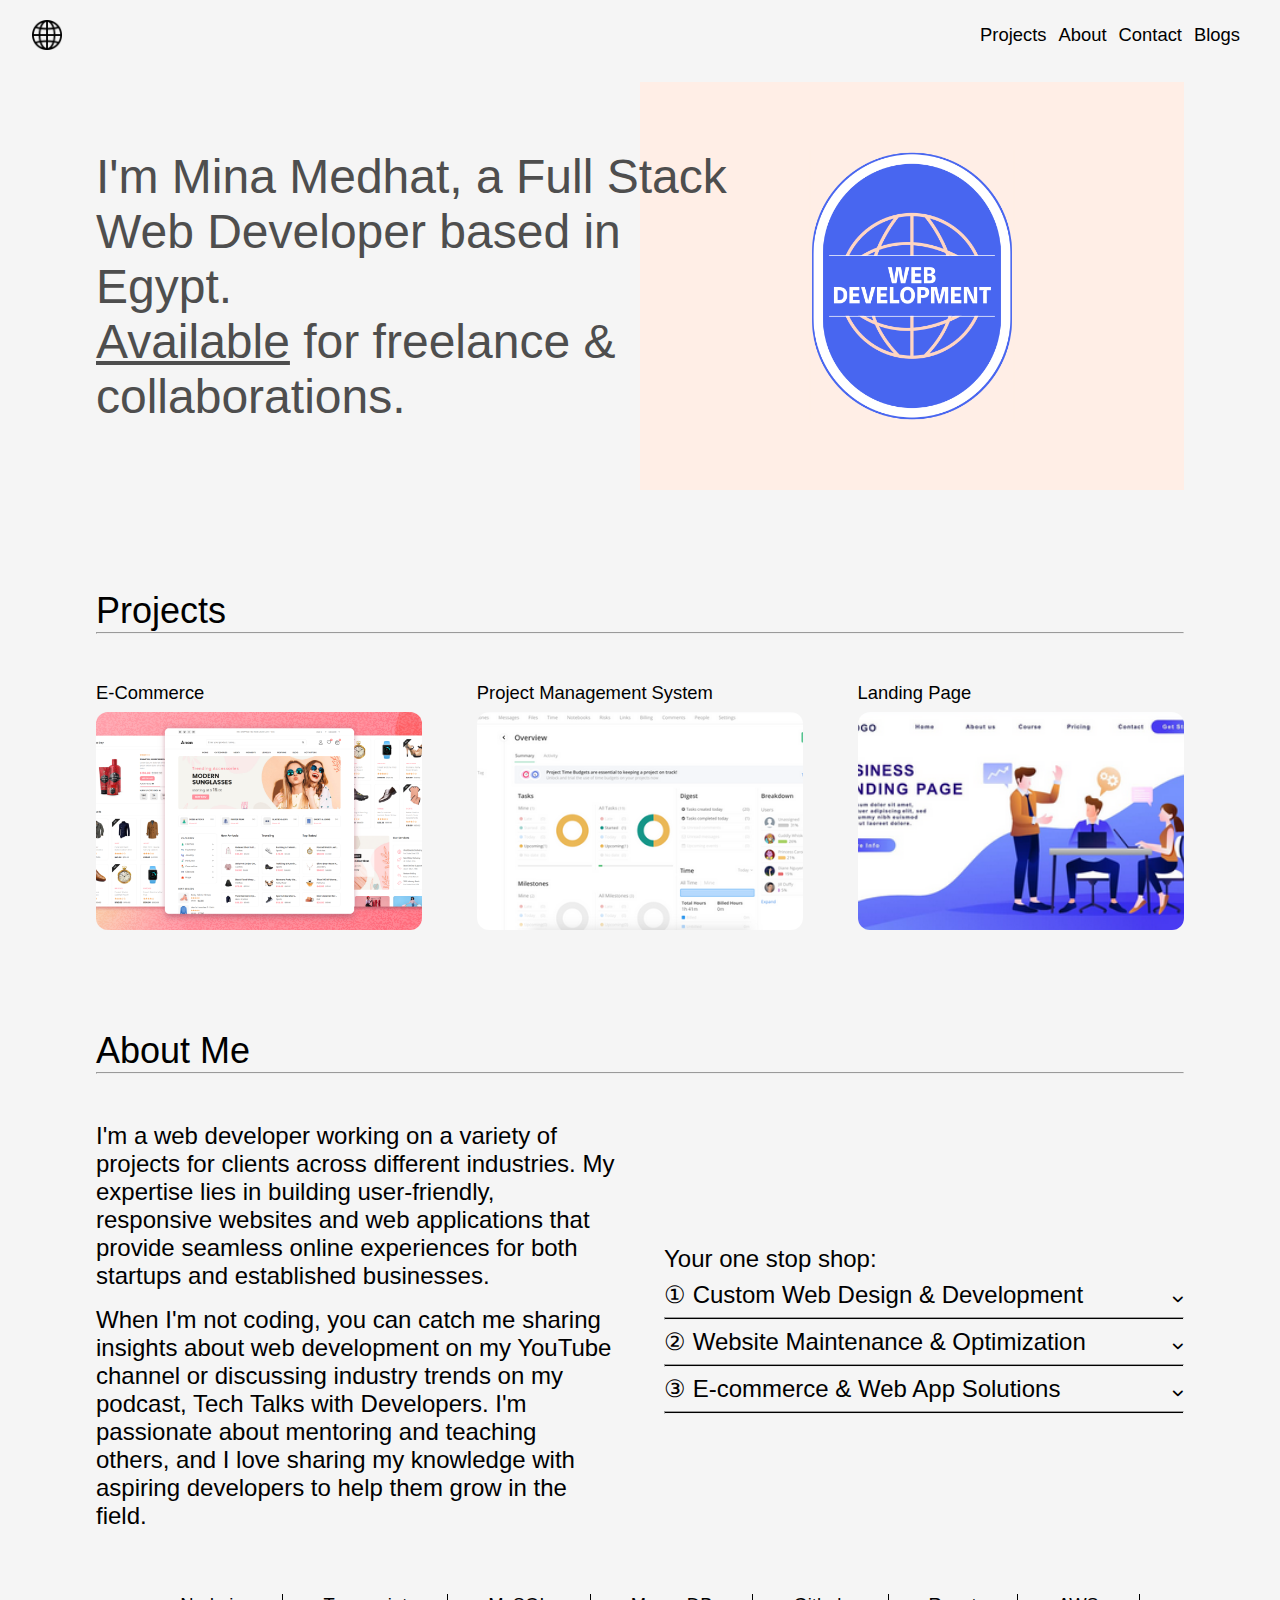
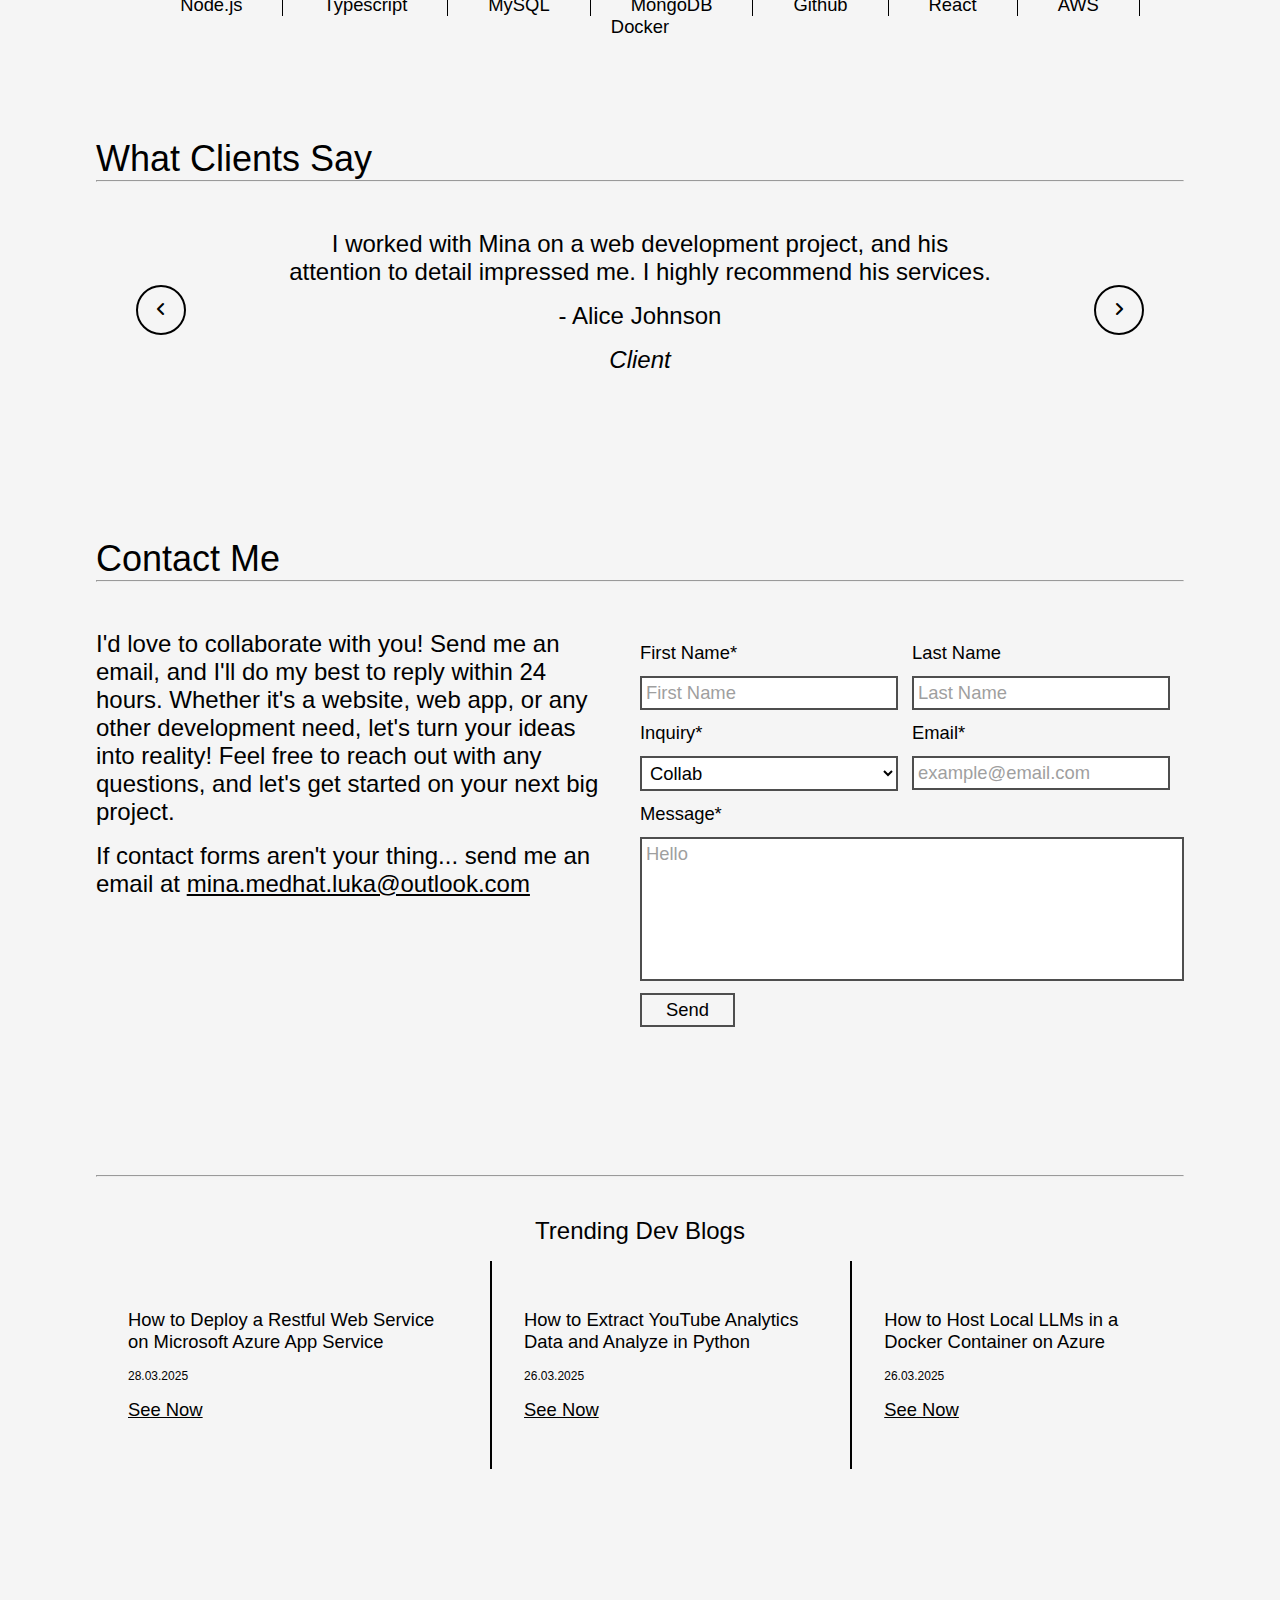
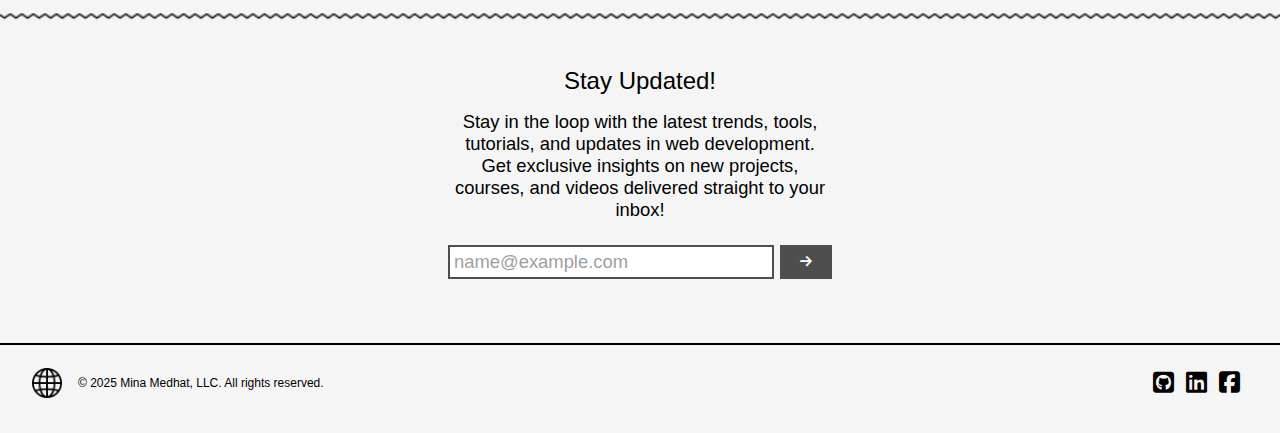
==== commit f4237097: "update styling and add interactivity" ====
--- a/index.html
+++ b/index.html
@@ -19,10 +19,18 @@
       <nav>
         <img class="logo" src="./assets/images/logo.png" alt="logo" />
         <ul class="nav_links_container">
-          <li><a class="medium_text" href="#">Work</a></li>
-          <li><a class="medium_text" href="#">About</a></li>
-          <li><a class="medium_text" href="#">Contact</a></li>
-          <li><a class="medium_text" href="#">Other</a></li>
+          <li>
+            <button class="medium_text" id="section_one_btn">Projects</button>
+          </li>
+          <li>
+            <button class="medium_text" id="section_two_btn">About</button>
+          </li>
+          <li>
+            <button class="medium_text" id="section_four_btn">Contact</button>
+          </li>
+          <li>
+            <button class="medium_text" id="section_five_btn">Blogs</button>
+          </li>
         </ul>
       </nav>
     </header>
@@ -48,7 +56,9 @@
         <hr class="horizontal_border" />
         <div class="projects_container">
           <div class="project">
-            <p class="large_text">E-Commerce</p>
+            <a href="https://www.github.com" target="_blank"
+              ><p class="medium_text">E-Commerce</p></a
+            >
             <img
               class="project_image"
               src="./assets/images/project01.png"
@@ -56,7 +66,9 @@
             />
           </div>
           <div class="project">
-            <p class="large_text">Project Management System</p>
+            <a href="https://www.github.com" target="_blank"
+              ><p class="medium_text">Project Management System</p></a
+            >
             <img
               class="project_image"
               src="./assets/images/project02.png"
@@ -64,7 +76,9 @@
             />
           </div>
           <div class="project">
-            <p class="large_text">Landing Page</p>
+            <a href="https://www.github.com" target="_blank">
+              <p class="medium_text">Landing Page</p></a
+            >
             <img
               class="project_image"
               src="./assets/images/project03.png"
@@ -97,30 +111,53 @@
           </div>
           <div class="services_container">
             <p class="large_text">Your one stop shop:</p>
-            <p class="large_text">①Custom Web Design & Development</p>
+            <div class="service_title">
+              <p class="large_text">① Custom Web Design & Development</p>
+              <button id="service_one_btn">
+                <i class="fa-solid fa-angle-down"></i>
+              </button>
+            </div>
             <hr class="services_horizontal_border" />
-            <p class="large_text">②Website Maintenance & Optimization</p>
+            <p class="service_description" id="service_one_text">
+              Transform your vision into a user friendly, high-performance
+              website tailored to your brand. Creating custom and responsive
+              websites that engage visitors.
+            </p>
+            <div class="service_title">
+              <p class="large_text">② Website Maintenance & Optimization</p>
+              <button id="service_two_btn">
+                <i class="fa-solid fa-angle-down"></i>
+              </button>
+            </div>
             <hr class="services_horizontal_border" />
-            <p class="large_text">③E-commerce & Web App Solutions</p>
+            <p class="service_description" id="service_two_text">
+              Keep your website running smoothly, securely, and efficiently with
+              maintenance and performance optimization. Handling everything from
+              security updates to speed enhancements.
+            </p>
+            <div class="service_title">
+              <p class="large_text">③ E-commerce & Web App Solutions</p>
+              <button id="service_three_btn">
+                <i class="fa-solid fa-angle-down"></i>
+              </button>
+            </div>
             <hr class="services_horizontal_border" />
+            <p class="service_description" id="service_three_text">
+              Build an online store or custom web application designed for
+              growth and scalability. Get secure, high-converting e-commerce
+              platforms and web apps that enhance user engagement.
+            </p>
           </div>
         </div>
         <div class="skill_container">
           <ul>
             <li class="medium_text">Node.js</li>
-            <li class="medium_text">•</li>
             <li class="medium_text">Typescript</li>
-            <li class="medium_text">•</li>
             <li class="medium_text">MySQL</li>
-            <li class="medium_text">•</li>
             <li class="medium_text">MongoDB</li>
-            <li class="medium_text">•</li>
             <li class="medium_text">Github</li>
-            <li class="medium_text">•</li>
             <li class="medium_text">React</li>
-            <li class="medium_text">•</li>
             <li class="medium_text">AWS</li>
-            <li class="medium_text">•</li>
             <li class="medium_text">Docker</li>
           </ul>
         </div>
@@ -131,20 +168,15 @@
         <h2 class="section_title">What Clients Say</h2>
         <hr class="horizontal_border" />
         <div class="quotes_container">
-          <button class="quote_button">
+          <button class="quote_button" id="quote_button_left">
             <i class="fa-solid fa-angle-left"></i>
           </button>
           <div class="quote">
-            <p class="large_text">
-              “I hired Mina again for additional web development work, and he
-              exceeded expectations. He's detail-oriented, creative, and
-              delivers high-quality results on time. Highly recommend working
-              with him!”
-            </p>
-            <p class="large_text">- Adam Smith</p>
+            <p class="large_text" id="quote_text"></p>
+            <p class="large_text" id="quote_author"></p>
             <p class="large_text"><i>Client</i></p>
           </div>
-          <button class="quote_button">
+          <button class="quote_button" id="quote_button_right">
             <i class="fa-solid fa-angle-right"></i>
           </button>
         </div>
@@ -152,7 +184,7 @@
       <!-- four -->
       <div class="section_breaker"></div>
       <section id="section_four">
-        <h2 class="section_title">Say Hello</h2>
+        <h2 class="section_title">Contact Me</h2>
         <hr class="horizontal_border" />
         <div class="contact_container">
           <div class="contact_description">
@@ -170,7 +202,7 @@
               >
             </p>
           </div>
-          <form action="submit" target="_blank" class="contact_form">
+          <form action="submission.html" target="_blank" class="contact_form">
             <div class="field_group_container">
               <div class="field_group">
                 <label for="first-name">First Name*</label>
@@ -279,7 +311,11 @@
             updates in web development. Get exclusive insights on new projects,
             courses, and videos delivered straight to your inbox!
           </p>
-          <form action="submit" target="_blank" class="newsletter_form">
+          <form
+            action="submission.html"
+            target="_blank"
+            class="newsletter_form"
+          >
             <input
               type="email"
               id="newsletter-email"
@@ -302,7 +338,7 @@
       <ul>
         <li>
           <a href="https://github.com/mina-medhat-00" target="_blank"
-            ><i class="fa-brands fa-github"></i
+            ><i class="fa-brands fa-square-github"></i
           ></a>
         </li>
         <li>
@@ -312,10 +348,11 @@
         </li>
         <li>
           <a href="https://www.facebook.com/mina.medhat.3141" target="_blank"
-            ><i class="fa-brands fa-facebook-f"></i
+            ><i class="fa-brands fa-square-facebook"></i
           ></a>
         </li>
       </ul>
     </footer>
+    <script src="./js/script.js"></script>
   </body>
 </html>
--- a/styles/style.css
+++ b/styles/style.css
@@ -104,6 +104,14 @@
   gap: 12px;
 }
 
+footer ul li {
+  font-size: 1.5rem;
+}
+
+nav button:hover {
+  text-decoration: underline;
+}
+
 .logo {
   width: 30px;
   height: auto;
@@ -188,6 +196,11 @@
   flex-direction: column;
 }
 
+.project a {
+  text-decoration: none;
+  margin-bottom: 0.5rem;
+}
+
 .project_image {
   aspect-ratio: 1.5;
   object-fit: cover;
@@ -224,9 +237,19 @@
   padding-left: 1.5rem;
 }
 
+.service_title {
+  display: flex;
+  align-items: center;
+  justify-content: space-between;
+}
+
 .services_container p,
 .services_horizontal_border {
-  margin-bottom: 0.4rem;
+  margin-bottom: 0.5rem;
+}
+
+.service_description {
+  display: none;
 }
 
 .services_horizontal_border {
@@ -247,8 +270,18 @@
   display: flex;
   flex-wrap: wrap;
   align-items: center;
-  justify-content: space-around;
-  width: 100%;
+  justify-content: center;
+  width: 100%;
+  overflow: hidden;
+}
+
+.skill_container ul li {
+  padding: 0 2.5rem;
+  border-right: 1px solid var(--black);
+}
+
+.skill_container ul li:last-child {
+  border: none;
 }
 
 /* section 3 */
@@ -382,3 +415,19 @@
   box-sizing: content-box;
   padding: 0 1.25rem;
 }
+
+/* submission page */
+#submission_section {
+  padding: 2.5rem 0;
+}
+
+#submission_footer {
+  position: fixed;
+  bottom: 0;
+}
+
+.submission_description {
+  width: 85%;
+  margin: 0 auto;
+  padding: 4rem 0;
+}
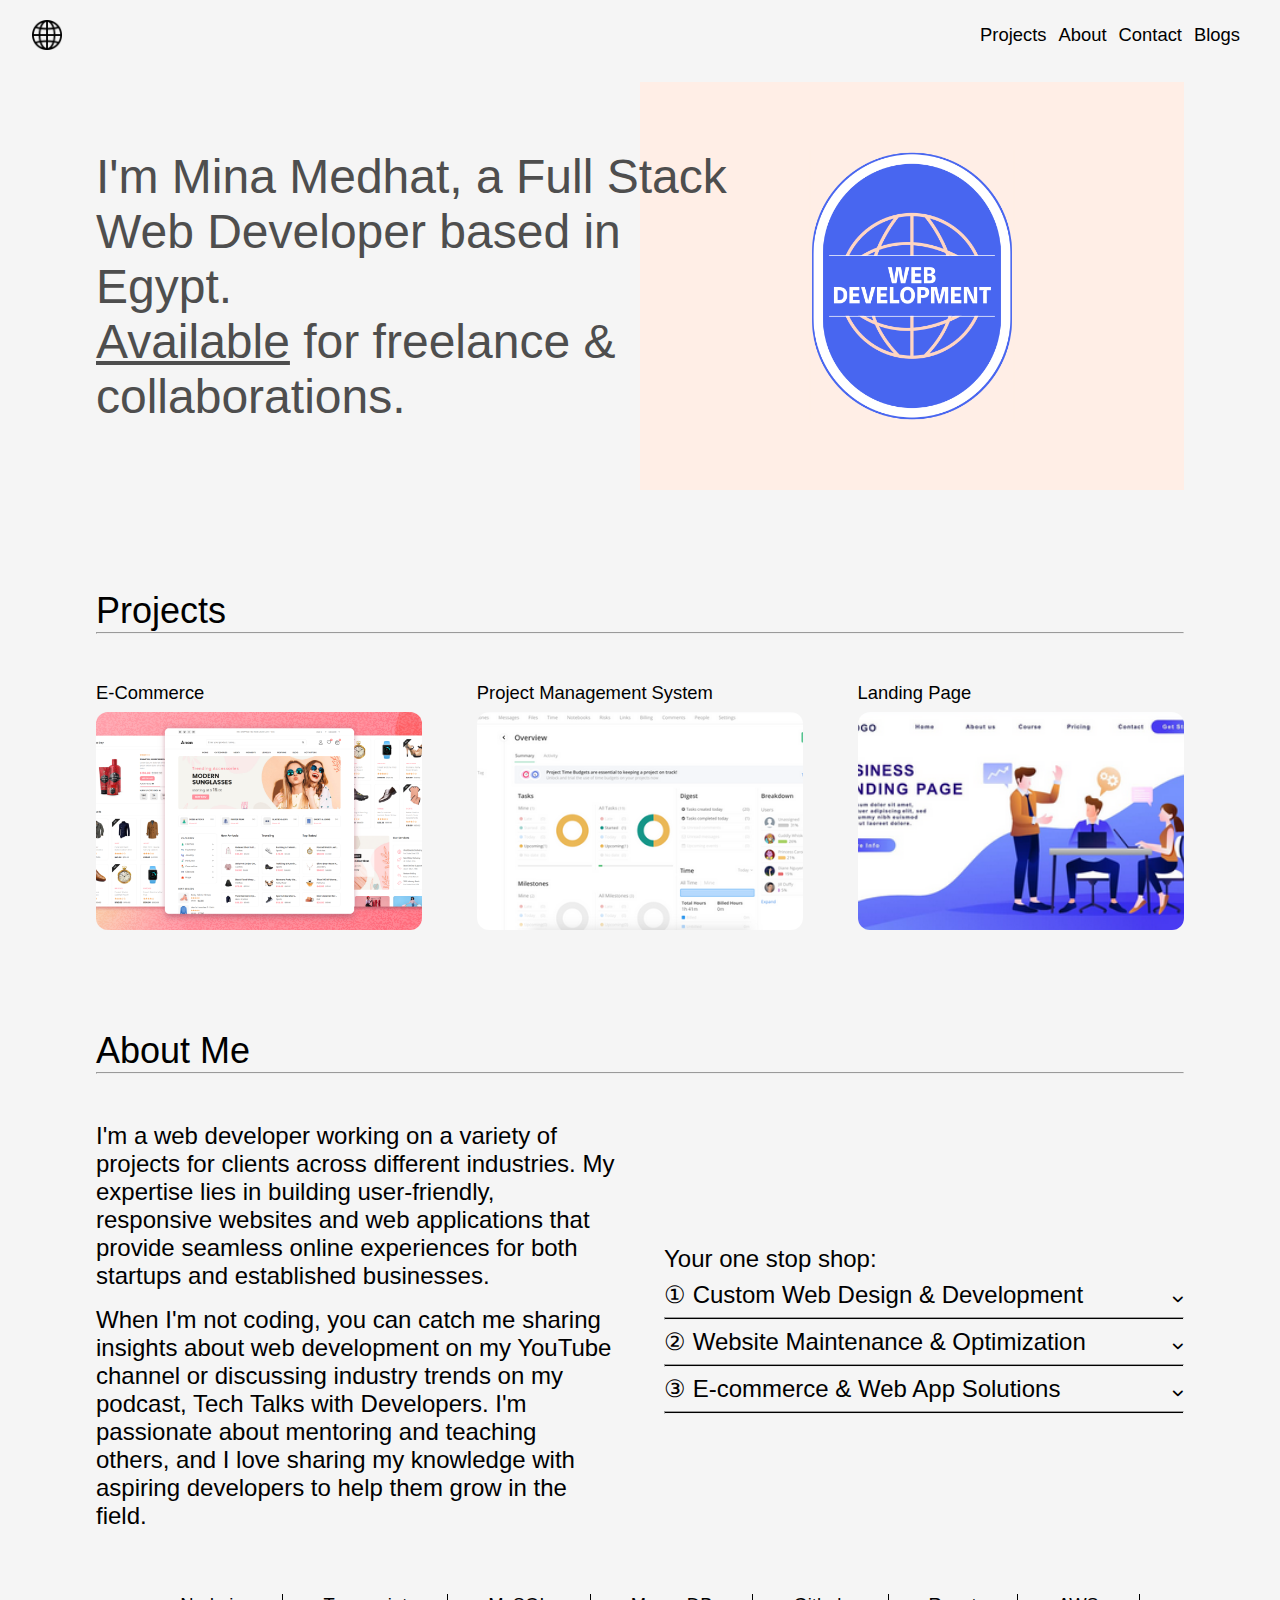
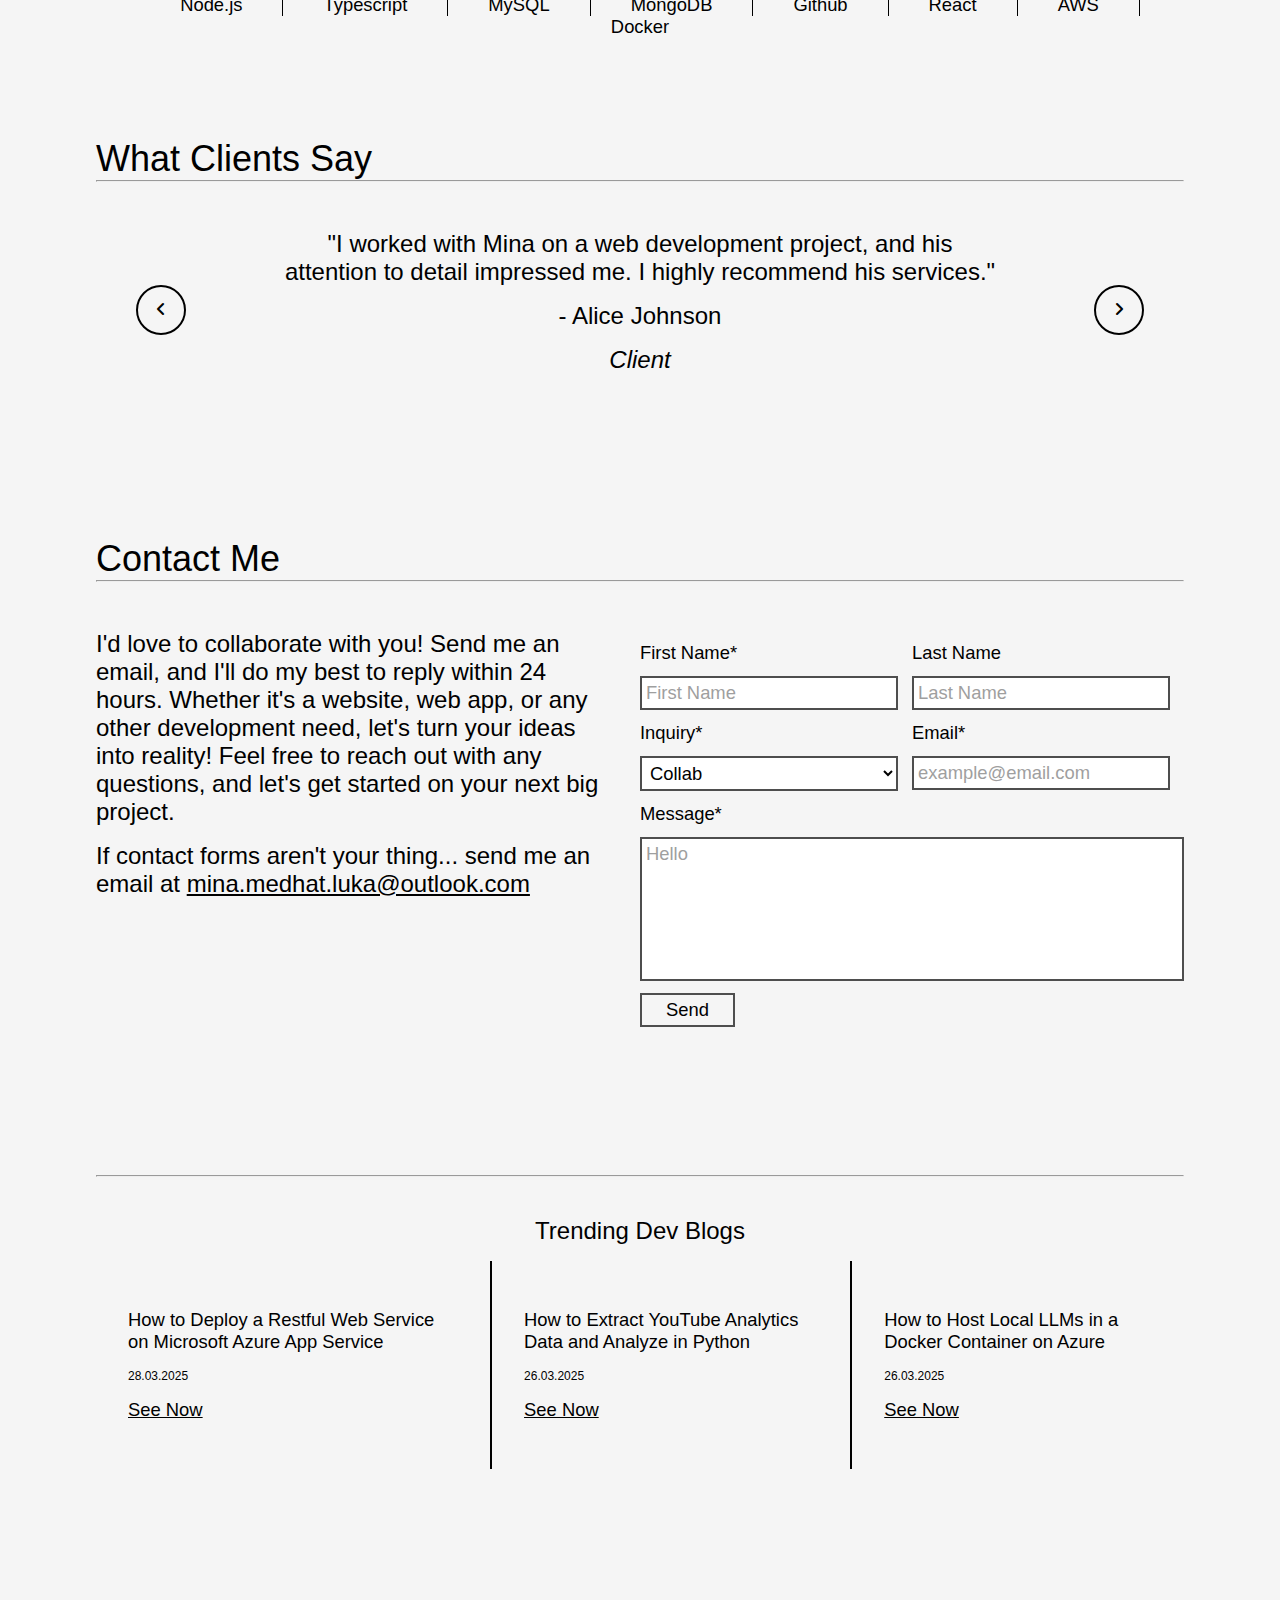
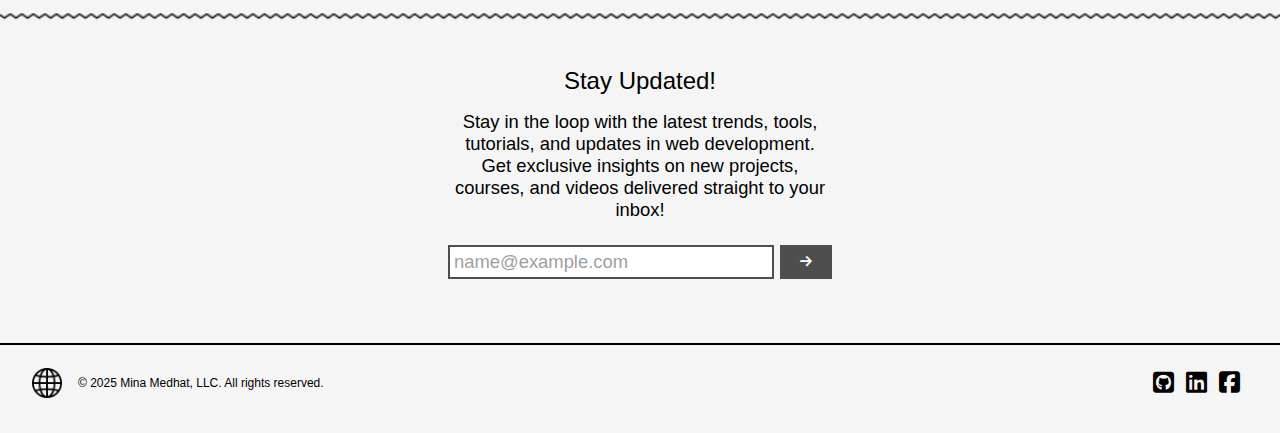
==== commit d4a5b1cf: "update index.html" ====
--- a/index.html
+++ b/index.html
@@ -3,8 +3,7 @@
   <head>
     <meta charset="UTF-8" />
     <meta name="viewport" content="width=device-width, initial-scale=1.0" />
-    <link rel="shortcut icon" href="assets/favicon.ico" type="image/x-icon" />
-    <link rel="stylesheet" href="styles/style.css" />
+    <link rel="shortcut icon" href="./assets/favicon.ico" type="image/x-icon" />
     <link
       rel="stylesheet"
       href="https://cdnjs.cloudflare.com/ajax/libs/font-awesome/6.7.2/css/all.min.css"
@@ -12,6 +11,7 @@
       crossorigin="anonymous"
       referrerpolicy="no-referrer"
     />
+    <link rel="stylesheet" href="./styles/style.css" />
     <title>Portfolio</title>
   </head>
   <body>
@@ -202,7 +202,11 @@
               >
             </p>
           </div>
-          <form action="submission.html" target="_blank" class="contact_form">
+          <form
+            action="./pages/submission.html"
+            target="_blank"
+            class="contact_form"
+          >
             <div class="field_group_container">
               <div class="field_group">
                 <label for="first-name">First Name*</label>
@@ -302,7 +306,7 @@
       </section>
       <!-- six -->
       <div class="section_breaker"></div>
-      <img class="separator" src="assets/images/zigzag.png" alt="separator" />
+      <img class="separator" src="./assets/images/zigzag.png" alt="separator" />
       <section id="section_six">
         <p class="large_text">Stay Updated!</p>
         <div class="newsletter_container">
@@ -312,7 +316,7 @@
             courses, and videos delivered straight to your inbox!
           </p>
           <form
-            action="submission.html"
+            action="./pages/submission.html"
             target="_blank"
             class="newsletter_form"
           >
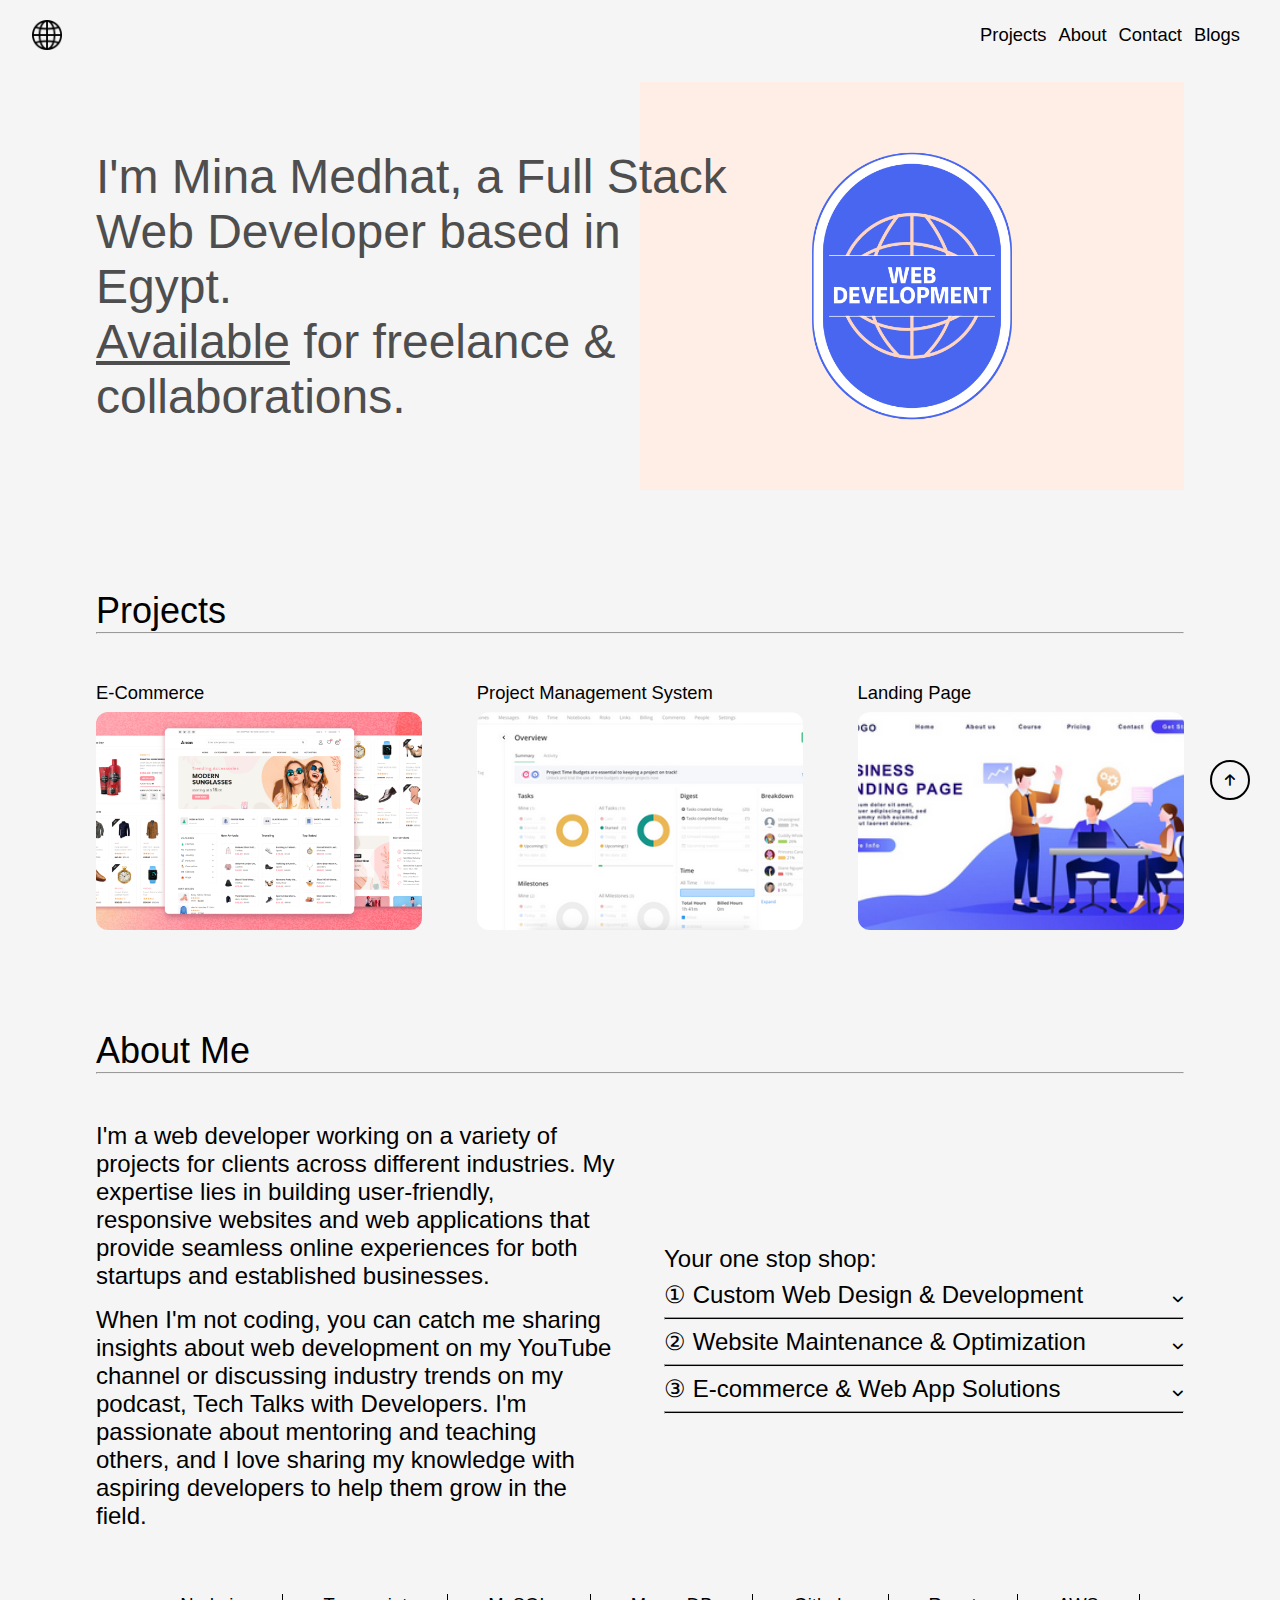
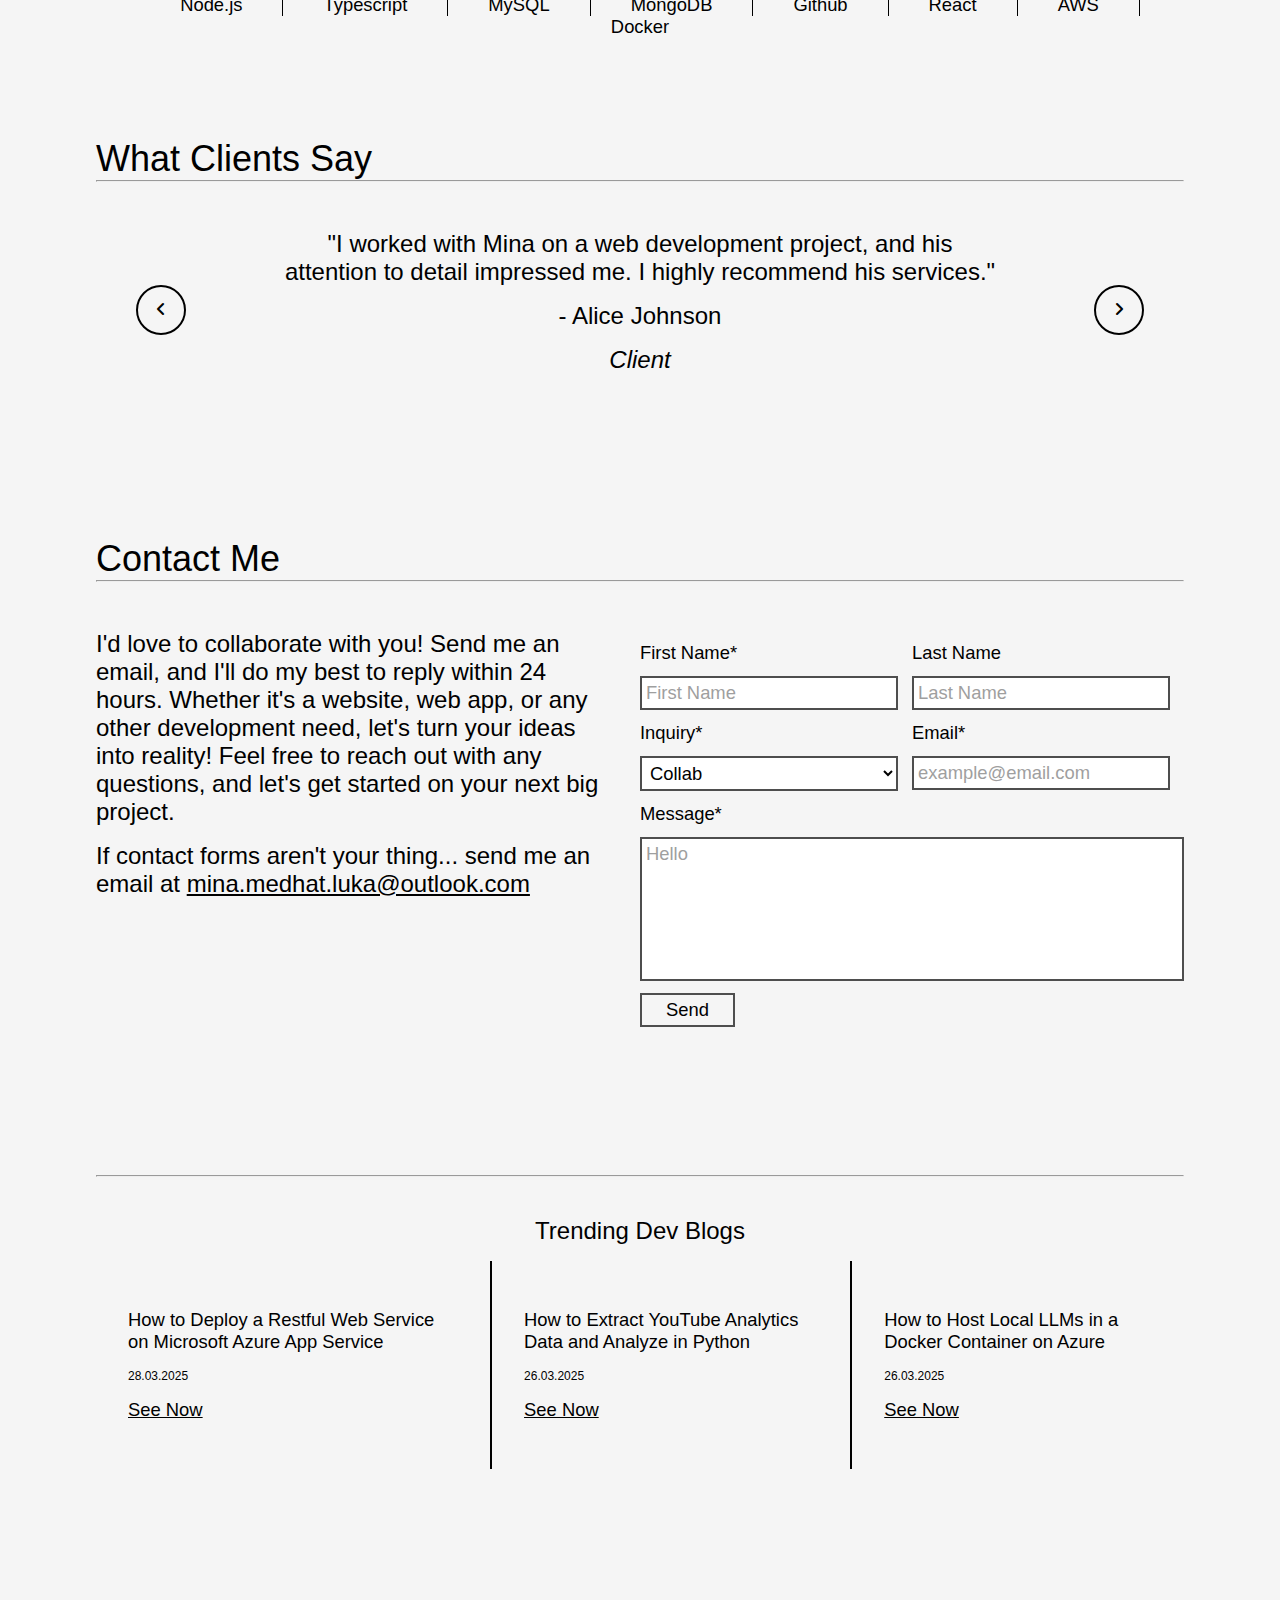
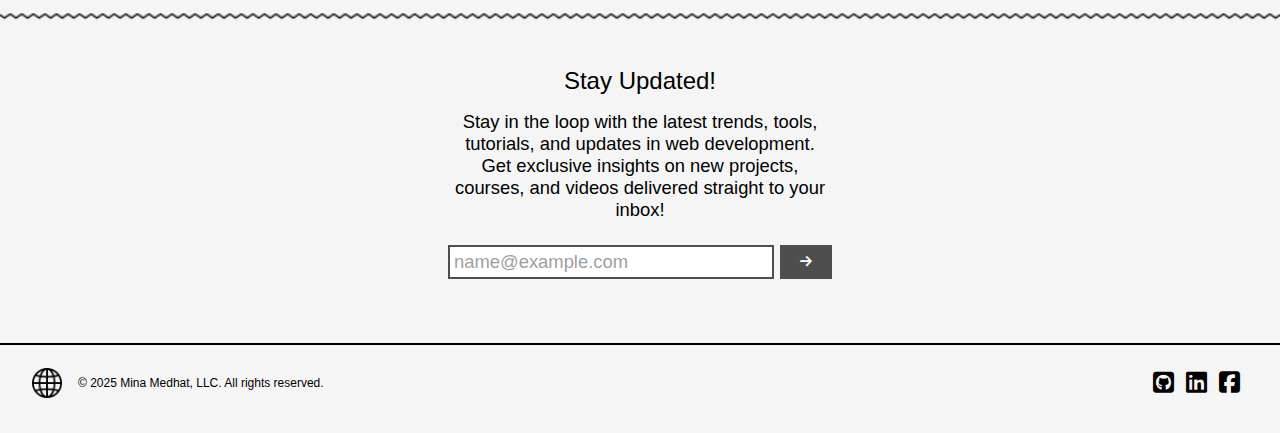
==== commit a2c14ead: "add scroll to top button" ====
--- a/index.html
+++ b/index.html
@@ -333,6 +333,7 @@
           </form>
         </div>
       </section>
+      <button id="scroll_up_btn"><i class="fa-solid fa-arrow-up"></i></button>
     </main>
     <footer>
       <img class="logo" src="./assets/images/logo.png" alt="logo" />
--- a/styles/style.css
+++ b/styles/style.css
@@ -19,11 +19,11 @@
 
 html {
   box-sizing: border-box;
+  font-size: 16px;
 }
 
 body {
   font-family: "Neue Haas Grotesk Display Pro", sans-serif;
-  font-size: 16px;
   color: var(--black);
   background-color: var(--background-color);
 }
@@ -416,6 +416,18 @@
   padding: 0 1.25rem;
 }
 
+/* scroll up button */
+#scroll_up_btn {
+  position: fixed;
+  bottom: 100px;
+  right: 30px;
+  width: 40px;
+  height: 40px;
+  border: 2px solid var(--black);
+  border-radius: 50%;
+  background-color: var(--background-color);
+}
+
 /* submission page */
 #submission_section {
   padding: 2.5rem 0;
@@ -431,3 +443,106 @@
   margin: 0 auto;
   padding: 4rem 0;
 }
+
+@media screen and (max-width: 768px) {
+  html {
+    font-size: 10px;
+  }
+
+  .section_breaker {
+    height: 50px;
+  }
+
+  .hero_container {
+    flex-direction: column;
+    text-align: center;
+  }
+
+  .hero_text {
+    width: 100%;
+    margin-right: 0;
+  }
+
+  .hero_image {
+    width: 100%;
+    margin-top: 1rem;
+  }
+
+  .projects_container {
+    flex-direction: column;
+    align-items: center;
+  }
+
+  .project {
+    width: 100%;
+    margin-bottom: 1.5rem;
+  }
+
+  .about_me_container {
+    flex-direction: column;
+  }
+
+  .about_me_description,
+  .services_container {
+    width: 100%;
+    padding: 0;
+  }
+
+  .skill_container {
+    display: none;
+  }
+
+  .quotes_container {
+    flex-direction: column;
+  }
+
+  .quote {
+    width: 100%;
+    padding: 2rem;
+  }
+
+  .quote_button {
+    display: none;
+  }
+
+  .contact_container {
+    flex-direction: column;
+  }
+
+  .contact_description,
+  .contact_form {
+    width: 100%;
+    padding: 0;
+  }
+
+  .blog_container {
+    flex-direction: column;
+  }
+
+  .mid_blog {
+    border: none;
+  }
+
+  .newsletter_container {
+    width: 100%;
+  }
+
+  .newsletter_form {
+    justify-content: center;
+  }
+
+  .newsletter_form input {
+    width: 50%;
+  }
+
+  .newsletter_form button {
+    width: 5%;
+  }
+
+  #scroll_up_btn {
+    width: 25px;
+    height: 25px;
+    bottom: 65px;
+    right: 20px;
+  }
+}
